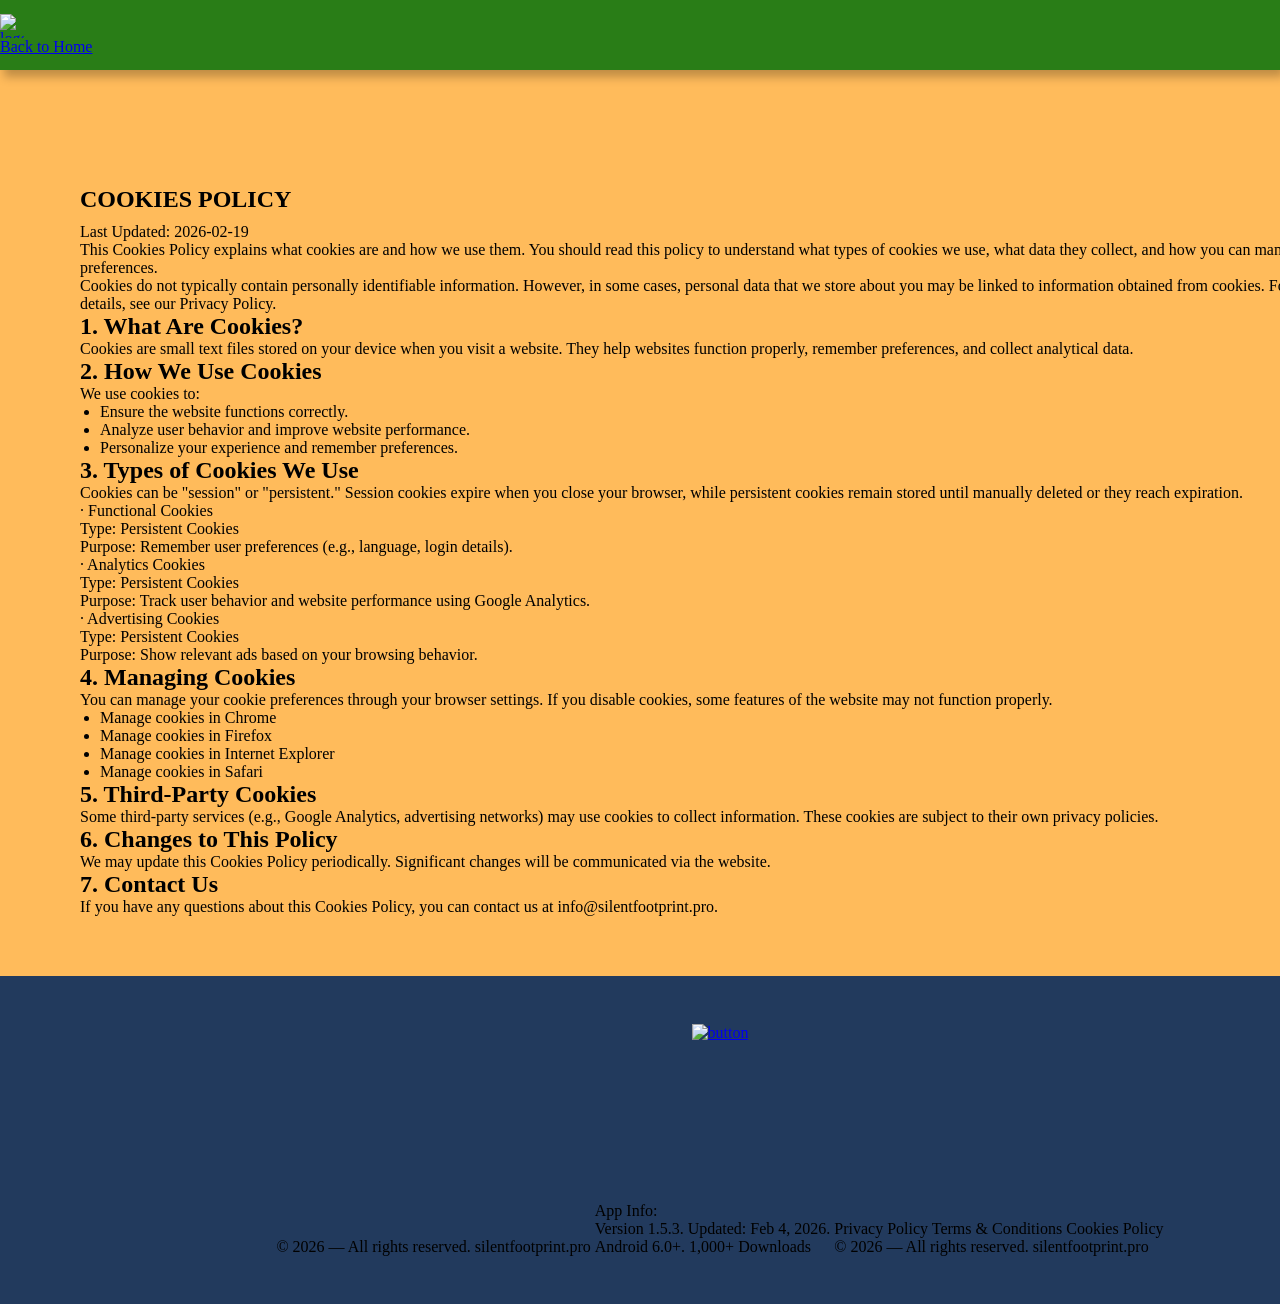
==== cookies.html @ 772ebb9e "1" ====
<!doctype html>
<html lang="en">
  <head>
    <meta charset="UTF-8" />
    <meta name="viewport" content="width=device-width, initial-scale=1.0" />

    <title>Cookies Policy</title>
    <link rel="icon" href="img/1.png" />

    <link rel="stylesheet" type="text/css" href="slick/slick.css" />
    <link rel="stylesheet" href="css/main.css" />
  </head>

  <body>
    <header class="class-header class-header-terms">
      <div class="class-header-background"></div>
      <nav class="class-navigation">
        <ul class="class-navigation-list-terms">
          <li class="class-navigation-item">
            <a href="/" class="class-header-terms-img">
              <img
                class=" "
                alt="logo"
                src="img/back.png"
                style="width: 24px; height: 24px"
              />Back to Home
            </a>
          </li>
        </ul>
      </nav>
    </header>

    <main>
      <section>
        <div class="class-policy-terms-container">
          <h1>Cookies Policy</h1>

          <p>Last Updated: 2026-02-19</p>

          <p>
            This Cookies Policy explains what cookies are and how we use them.
            You should read this policy to understand what types of cookies we
            use, what data they collect, and how you can manage your
            preferences. <br />
            Cookies do not typically contain personally identifiable
            information. However, in some cases, personal data that we store
            about you may be linked to information obtained from cookies. For
            more details, see our
            <a class="class-email-link" href="/policy.html">Privacy Policy</a>.
          </p>

          <h2>1. What Are Cookies?</h2>

          <p>
            Cookies are small text files stored on your device when you visit a
            website. They help websites function properly, remember preferences,
            and collect analytical data.
          </p>
          <h2>2. How We Use Cookies</h2>
          <p>We use cookies to:</p>
          <ul>
            <li>Ensure the website functions correctly.</li>
            <li>Analyze user behavior and improve website performance.</li>
            <li>Personalize your experience and remember preferences.</li>
          </ul>
          <h2>3. Types of Cookies We Use</h2>

          <p>
            Cookies can be "session" or "persistent." Session cookies expire
            when you close your browser, while persistent cookies remain stored
            until manually deleted or they reach expiration.
          </p>

          <p>· Functional Cookies</p>
          <p>Type: Persistent Cookies</p>
          <p>
            Purpose: Remember user preferences (e.g., language, login details).
          </p>

          <p>· Analytics Cookies</p>
          <p>Type: Persistent Cookies</p>
          <p>
            Purpose: Track user behavior and website performance using Google
            Analytics.
          </p>

          <p>· Advertising Cookies</p>
          <p>Type: Persistent Cookies</p>
          <p>Purpose: Show relevant ads based on your browsing behavior.</p>

          <h2>4. Managing Cookies</h2>
          <p>
            You can manage your cookie preferences through your browser
            settings. If you disable cookies, some features of the website may
            not function properly.
          </p>
          <ul>
            <li>
              <a
                class="class-email-link"
                href="https://support.google.com/accounts/answer/32050"
                target="_blank"
                rel=""
                >Manage cookies in Chrome
              </a>
            </li>

            <li>
              <a
                class="class-email-link"
                href="https://support.mozilla.org/en-US/kb/clear-cookies-and-site-data-firefox?redirectslug=delete-cookies-remove-info-websites-stored&redirectlocale=en-US"
                target="_blank"
                rel=""
              >
                Manage cookies in Firefox
              </a>
            </li>
            <li>
              <a
                class="class-email-link"
                href="https://support.microsoft.com/uk-ua/topic/%D0%B2%D0%B8%D0%B4%D0%B0%D0%BB%D0%B5%D0%BD%D0%BD%D1%8F-%D1%84%D0%B0%D0%B9%D0%BB%D1%96%D0%B2-cookie-%D0%B2-%D0%B1%D1%80%D0%B0%D1%83%D0%B7%D0%B5%D1%80%D1%96-internet-explorer-bca9446f-d873-78de-77ba-d42645fa52fc"
                target="_blank"
                rel=""
              >
                Manage cookies in Internet Explorer
              </a>
            </li>
            <li>
              <a
                class="class-email-link"
                href="https://support.apple.com/uk-ua/guide/safari/sfri11471/mac"
                target="_blank"
                rel=""
              >
                Manage cookies in Safari
              </a>
            </li>
          </ul>
          <h2>5. Third-Party Cookies</h2>
          <p>
            Some third-party services (e.g., Google Analytics, advertising
            networks) may use cookies to collect information. These cookies are
            subject to their own privacy policies.
          </p>
          <h2>6. Changes to This Policy</h2>
          <p>
            We may update this Cookies Policy periodically. Significant changes
            will be communicated via the website.
          </p>

          <h2>7. Contact Us</h2>
          <p>
            If you have any questions about this Cookies Policy, you can contact
            us at
            <a class="class-email-link" href="mailto:info@silentfootprint.pro"
              >info@silentfootprint.pro</a
            >.
          </p>
        </div>
      </section>
    </main>
    <footer class="class-footer" style="margin: auto; background: #223a5d">
      <div class="class-footer-container">
        <a href="#">
          <img
            class="class-footer-img"
            src="/img/Property 1=click.png"
            alt="button"
          />
        </a>
        <div class="class-footer-wrapper">
          <p class="class-footer-copyright class-footer-copyright-two">
            © 2026 — All rights reserved. silentfootprint.pro
          </p>
          <p class="class-footer-copyright">
            App Info: <br />
            Version 1.5.3. Updated: Feb 4, 2026. <br />
            Android 6.0+. 1,000+ Downloads
          </p>
          <div class="class-footer-wrapp">
            <div class="class-footer-wrap">
              <a class="class-footer-text" href="/policy.html">Privacy Policy</a>
              <a class="class-footer-text" href="/terms.html"
                >Terms & Conditions
              </a>
              <a class="class-footer-text" href="/cookies.html">Cookies Policy</a>
            </div>
            <p class="class-footer-copyright-one">
              © 2026 — All rights reserved. silentfootprint.pro
            </p>
          </div>
        </div>
      </div>
    </footer>
    <script src="js/mobile-menu.js"></script>
  </body>
</html>
---- css/main.css ----
@import url("https://fonts.googleapis.com/css2?family=Comme:wght@100..900&family=Lora:ital,wght@0,400..700;1,400..700&family=Viga&display=swap");

*,
*::before,
*::after {
  box-sizing: border-box;
}
html {
  scroll-behavior: smooth;
}

body {
  margin: 0;
  background: #ffbb5b;
  color: #000000;
}

h1,
h2,
h3,
h4,
h5,
h6,
p {
  margin: 0;
}

ul,
ol {
  margin: 0;
  padding: 0;
  list-style: none;
}
dl,
dt,
dd {
  margin: 0;
  padding: 0;
}
img {
  display: block;
  height: auto;
}
figure {
  margin: 0;
  padding: 0;
  border: 0;
}
.list {
  list-style: none;
}

button,
a {
  cursor: pointer;
}

.button:hover {
  scale: 120%;
}

.class-header.is-open .class-header-background {
  left: 0;
}
.class-header-button-wrapper {
  margin-left: auto;
}
.class-header-icon {
  display: none;
}

.class-header-icon-button {
  display: -webkit-box;
  display: -ms-flexbox;
  display: flex;
  background-color: transparent;
  border: none;
  border-radius: 50%;
}
.class-navigation-list.is-open {
  right: 0;
}
.class-header-icon-menu {
  display: block;
}

.class-header-icon-button.is-open .class-header-icon-menu {
  display: none;
}

.class-header-icon-button.is-open .class-header-icon-close {
  display: block;
}

.class-header {
  position: fixed;
  width: 100%;
  z-index: 5;
  transition: background-color 0.3s ease;
  background: transparent;
  display: flex;
  height: 64px;
  background: #297d17;
  box-shadow: 4px 7px 9px 0px #00000040;
}

.class-header-background {
  position: absolute;
  top: 0;
  right: 0;
  bottom: 0;
  left: 100%;
  z-index: -1;
  transition: left 0.3s ease;
  background: #297d17;
  box-shadow: 4px 7px 9px 0px #00000040;
}
.class-header.is-open .class-header-background {
  left: 0;
}
.class-header-button-wrapper {
  margin-right: auto;
  display: flex;
  align-items: center;
  justify-content: space-between;
}

.class-header-icon-menu {
  display: block;
}

.class-header-icon-button.is-open .class-header-icon-menu {
  display: none;
}

.class-header-icon-button.is-open .class-header-icon-close {
  display: block;
}

.class-navigation {
  display: -ms-flexbox;
  -webkit-box-orient: vertical;
  -webkit-box-direction: normal;
  -ms-flex-direction: column;
  flex-direction: column;
  -webkit-box-align: center;
  -ms-flex-align: center;
  align-items: center;
  -webkit-box-flex: 1;
  -ms-flex: 1;
  flex: 1;
  padding: 10px 12px;
  position: relative;
}

.class-navigation-list {
  display: flex;
  flex-direction: column;
  align-items: center;
  position: absolute;
  top: 100%;
  right: -100%;
  width: 100%;
  height: 557px;
  transition: 0.3s;
  z-index: 999;
  padding: 0px 32px;
  border-radius: 0px 0px 20px 20px;
  gap: 28px;
  background: #ffc16b;
}

.class-navigation-list.is-open {
  right: 0;
}

.class-navigation-link {
  transition: all 0.3s ease-in-out;
  text-decoration: none;
  color: #482600;
}

.class-navigation-link:hover,
.class-navigatioт-link:focus {
  color: #297d17;
}

.class-header.is-open {
  background-color: transparent;
}

.class-navigation-img {
  display: none;
}

@media screen and (min-width: 1200px) {
  .class-navigation-img {
    display: block;
  }
  .class-policy-terms-header-icon-menu {
    display: none;
  }
  .class-header-button-wrapper {
    display: none;
  }
  .class-header {
    width: 100%;
    height: 70px;
    padding: 0;
    display: flex;
    align-items: center;
    justify-content: center;
    z-index: 1000;
  }

  .class-header-icon-button {
    display: none;
  }
  .class-navigation {
    display: flex;
    flex-direction: row;
    flex: 1;
    padding: 0;
    width: 1440px;
    padding: 0 0px;
    margin: auto;
  }

  .class-navigation-list {
    background-color: transparent;
    flex-direction: row;
    display: flex;
    position: static;
    width: 1440px;
    margin: auto;
    padding-block: 0;
    flex: 1;
    gap: 13px;
    height: 0px;
    display: flex;
    justify-content: center;
    align-items: center;
    justify-content: center;
    padding: 0;
  }

  .class-navigation-link {
  }

  .class-navigation-link:hover,
  .class-navigation-link:focus {
  }

  .class-navigation-item-desk {
    display: none;
  }
}

.class-home {
  width: 375px;
  height: 742px;
  background-repeat: no-repeat;
  background-size: cover;
  background-position: center;
  background-image: url("/img/home");
  margin: auto;
}
.class-home-container {
  width: 375px;
  padding: 182px 16px 0px;
  margin: auto;
}

.class-home-container-top {
  display: flex;
  flex-direction: column;
  align-items: start;
}
.class-home-title-img {
}
.class-home-title {
  -webkit-text-stroke: 1px #ffffff;
  color: #482600;
}

.class-home-text {
}
.class-home-link {
  transition: all 0.3s ease-in-out;
}

.class-home-link:hover {
  transform: scale(1.1);
}

@media screen and (min-width: 1200px) {
  .class-home {
    width: 1440px;
    height: 784px;
    background-image: url("/img/home");
  }
  .class-home-container {
    width: 1440px;
    padding: 204px 0px 0px;
  }
  .class-home-container-top {
    display: flex;
    flex-direction: column;
    align-items: center;
    justify-content: center;
  }
  .class-home-title-img {
  }
  .class-home-title {
  }

  .class-home-text {
  }
}
.class-about {
  margin: auto;
  width: 375px;
  height: px;
  background-repeat: no-repeat;
  background-size: cover;
  background-position: center;
  background-image: url("/img");
}
.class-about-container {
  width: 375px;
  padding: 64px 16px 0px;
  margin: auto;
}
.class-about-title {
  -webkit-text-stroke: 1px#FFFFFF99;
  color: #297d17;
}
.class-about-text {
}

.class-about-text-bold {
}

@media screen and (min-width: 1200px) {
  .class-about {
    width: 1440px;
    height: px;
    background-image: url("/img");
  }
  .class-about-container {
    width: 1440px;
    padding: ;
  }
}
.class-why {
  margin: auto;
  width: 375px;
  height: px;
  background-repeat: no-repeat;
  background-size: cover;
  background-position: center;
  background-image: url("/img");
}

.class-why-container {
  width: 375px;
  margin: auto;
  padding: 0;
}
.class-why-list {
  padding-top: px;
  display: flex;
  flex-direction: column;
  gap: px;
}
.class-why-item {
  display: flex;
  gap: px;
  align-items: center;
}
.class-why-img {
}
.class-why-text-bold {
}
.class-why-text {
}

@media screen and (min-width: 1200px) {
  .class-why {
    width: 1440px;
    height: px;
    background-image: url("/img");
  }
  .class-why-container {
    width: 1440px;
    padding: ;
  }
}

.class-uniqueness {
  margin: auto;
  width: 375px;
  height: px;
  background-repeat: no-repeat;
  background-size: cover;
  background-position: center;
  background-image: url("/img");
}
.class-uniqueness-container {
  margin: auto;
  width: 375px;
  padding: 64px 16px 0;
}
.class-uniqueness-list {
  padding-top: px;
  display: flex;
  flex-direction: column;
  gap: px;
}
.class-uniqueness-item {
}
.class-uniqueness-img {
}
.class-uniqueness-text-bold {
}
.class-uniqueness-text {
}

@media screen and (min-width: 1200px) {
  .class-uniqueness {
    width: 1440px;
    height: px;
    background-image: url("/img");
  }
  .class-uniqueness-container {
    margin: auto;
    width: 1440px;
    padding: ;
  }
}
.class-how {
  margin: auto;
  width: 375px;
  height: px;
  background-repeat: no-repeat;
  background-size: cover;
  background-position: center;
  background-image: url("/img");
}
.class-how-container {
  margin: auto;
  width: 375px;
  padding: 64px 16px 0;
}
.class-how-list {
  padding-top: px;
  display: flex;
  flex-direction: column;
  gap: px;
}

.class-how-item {
}

.class-how-img {
  margin: auto;
}

.class-how-text-bold {
}

.class-how-text {
}

@media screen and (min-width: 1200px) {
  .class-how {
    width: 1440px;
    height: px;
    background-image: url("/img");
  }
  .class-how-container {
    margin: auto;
    width: 1440px;
    padding: ;
  }
}

.class-characters {
  margin: auto;
  width: 375px;
  height: px;
  background-repeat: no-repeat;
  background-size: cover;
  background-position: center;
  background-image: url("/img");
}
.class-characters-container {
  padding: 0px 16px;
  margin: auto;
  width: 375px;
}
.class-characters-list {
  display: flex;
  flex-direction: column;
  padding-top: px;
  gap: px;
}
.class-characters-item {
}
.class-characters-img {
}
.class-characters-text-bold {
}

.class-characters-text {
}

@media screen and (min-width: 1200px) {
  .class-characters {
    width: 1440px;
    height: px;
    background-image: url("/img");
  }
  .class-characters-container {
    padding: px;
    margin: auto;
    width: 1440px;
  }
}

.class-reviews {
  margin: auto;
  width: 375px;
  height: px;
  background-repeat: no-repeat;
  background-size: cover;
  background-position: top;
  background-image: url("/img");
}
.class-reviews-container {
  margin: auto;
  padding: 0px 16px 0;
  width: 375px;
}
.class-reviews-list {
  padding: 0;
}

.class-reviews-item {
  margin: 0 5px;
}

.class-reviews-item-top {
  display: flex;
  gap: px;
  align-items: center;
}
.class-reviews-img {
}
.class-reviews-text-bold {
}

.class-reviews-text {
}

@media screen and (min-width: 1200px) {
  .class-reviews {
    width: 1440px;
    height: px;
    background-image: url("/img");
  }
  .class-reviews-container {
    margin: auto;
    padding: ;
    width: 1440px;
  }
}

.class-faq {
  margin: auto;
  width: 375px;
  height: px;
  background-repeat: no-repeat;
  background-size: cover;
  background-position: bottom;
  background-image: url("/img");
}
.class-faq-container {
  padding: 0px 16px 0px;
  width: 375px;
  margin: auto;
}
.class-faq-list {
  padding-top: px;
  display: flex;
  flex-direction: column;
  gap: px;
}

.class-faq-item {
}

.class-faq-question {
  display: flex;
  justify-content: space-between;
  align-items: center;
}

.class-faq-answer {
}
.class-toggle-button {
  background: none;
  border: none;
  cursor: pointer;
}

.class-toggle-button img {
  transition: transform 0.3s ease;
}
.class-faq-answer {
  max-height: 0;
  overflow: hidden;
  transition: max-height 0.4s ease, opacity 0.4s ease;
  opacity: 0;
}

.class-faq-answer.open {
  max-height: 200px;
  opacity: 1;
  padding-top: 16px;
}

.class-toggle-button img.rotated {
  transform: rotate(180deg);
}
@media screen and (min-width: 1200px) {
  .class-faq {
    width: 1440px;
    height: px;
    background-image: url("/img");
  }
  .class-faq-container {
    padding: ;
    width: 1440px;
    margin: auto;
  }
}
.class-gallery {
  margin: auto;
  width: 375px;
  height: px;
  background-repeat: no-repeat;
  background-size: cover;
  background-position: center;
  background-image: url("/img");
}
.class-gallery-container {
  width: 375px;
  margin: auto;
  padding: px;
}
.class-gallery-list {
  width: auto;
  padding-top: 65px;
  margin: auto;
}

.class-gallery-item {
  width: 343px;
  height: 610px;
  overflow: hidden;
  position: relative;
  margin: 0 10px;
}

.class-gallery-image {
  width: 100%;
  height: 100%;
  object-fit: cover;
  object-position: center;
}
.class-gallery-button-container {
  display: none;
}
@media screen and (min-width: 1200px) {
  .class-gallery-button-container {
    display: flex;
    align-items: center;
    justify-content: center;
    gap: 32px;
  }

  .class-gallery-button {
    background-color: transparent;
    border: none;
    padding: 0;
    -webkit-transition: scale 0.3s ease;
    transition: scale 0.3s ease;
  }
  .class-gallery-button-icon {
  }
  .class-gallery-button:hover {
    scale: 120%;
  }

  .class-gallery {
    width: 1440px;
    height: px;
    background-image: url("/img");
  }
  .class-gallery-container {
    width: 1440px;
    margin: auto;
    padding: px;
  }
  .class-gallery-item {
    width: 406px;
    height: 721.78px;
    margin: 0 10px;
  }

  .class-gallery-list {
  }
}

.class-features {
  margin: auto;
  width: 375px;
  height: px;
  background-image: url("/img");
}
.class-features-container {
  width: 375px;
  margin: auto;
  padding: 64px 16px 89px;
}
.class-features-list {
  padding-top: px;
  display: flex;
  flex-direction: column;
  gap: px;
}

.class-features-item {
}

.class-features-img {
}

.class-features-text-bold {
}

.class-features-text {
}

@media screen and (min-width: 1200px) {
  .class-features {
    width: 1440px;
    height: px;
    background-image: url("/img");
  }
  .class-features-container {
    width: 1440px;
    margin: auto;
    padding: px;
  }
}

.class-policy-terms-container {
  padding: 124px 16px 40px;
  width: 375px;
  margin: auto;
}

.class-policy-terms-container h1 {
  text-transform: uppercase;
  margin-bottom: 10px;
}
.class-policy-terms-container h2 {
  margin-bottom: ;
}
.class-policy-terms-container ul {
  list-style-type: disc;
  margin-left: 20px;
  margin-bottom: ;
}
.class-policy-terms-container p {
  margin-bottom: ;
}
.class-email-link {
  color: inherit;
  text-decoration: none;
}
@media screen and (min-width: 1200px) {
  .class-policy-terms-container {
    padding: 186px 80px 60px;
    width: 1440px;
  }
  .class-policy-terms-container h1 {
  }
  .class-policy-terms-container h2 {
  }
  .class-policy-terms-container p {
  }
}

.class-footer-container {
  width: 375px;
  padding: ;
  margin: auto;
  display: flex;
  flex-direction: column;
  justify-content: center;
  align-items: center;
  gap: 25px;
}

.class-footer-wrapper {
  display: flex;
  flex-direction: row;
  align-items: center;
  gap: 4px;
}

.class-footer-text {
  text-decoration: none;
  color: inherit;
}

.class-footer-copyright {
}

@media screen and (min-width: 1200px) {
  .class-footer-container {
    width: 1440px;
    padding: 48px 199px;
    display: flex;
    flex-direction: ;
    justify-content: end;
    align-items: center;
    gap: 160px;
  }

  .class-footer-wrapper {
    display: flex;
    flex-direction: row;
    justify-content: end;
    align-items: end;
    gap: 4px;
  }

  .class-footer-text {
  }

  .class-footer-copyright {
  }
}

.class-cookie-popup {
  position: fixed;
  bottom: 10px;
  width: 375px;
  padding: 30px;
  border-radius: 20px;
  background: rgba(255, 255, 255, 1);
  border: 1px solid rgba(149, 49, 133, 1);
  box-shadow: 0px 14px 42px 0px rgba(8, 15, 52, 0.06);
  z-index: 1000;
  display: none;
}

.class-cookie-popup-text-two {
  color: rgba(87, 78, 68, 1);
}

.class-cookie-button-container {
  padding: 30px 0 0;
  margin: auto;
  display: flex;
  flex-direction: row;
  align-items: center;
  justify-content: center;
  gap: 20px;
}

.class-cookie-button {
  border: none;
  background-color: transparent;
}

#accept-cookies {
}

.class-close-popup {
  position: absolute;
  top: 10px;
  right: 10px;
  font-size: 20px;
  cursor: pointer;
}

@media screen and (min-width: 1200px) {
  .class-cookie-popup-container {
    display: flex;
    align-items: center;
    justify-content: center;
  }

  .class-cookie-popup-text-two {
    font-family: Raleway;
    font-size: 18px;
    font-weight: 400;
    line-height: 30px;
    text-align: left;
    text-underline-position: from-font;
    text-decoration-skip-ink: none;
    width: 648px;
  }

  .class-cookie-button-container {
    padding: 0;
    margin: auto;
    display: flex;
    flex-direction: row;
    gap: 40px;
  }

  .class-cookie-popup {
    position: fixed;
    bottom: 10px;
    width: 1440px;
    padding: 32px;
    display: none;
  }
}
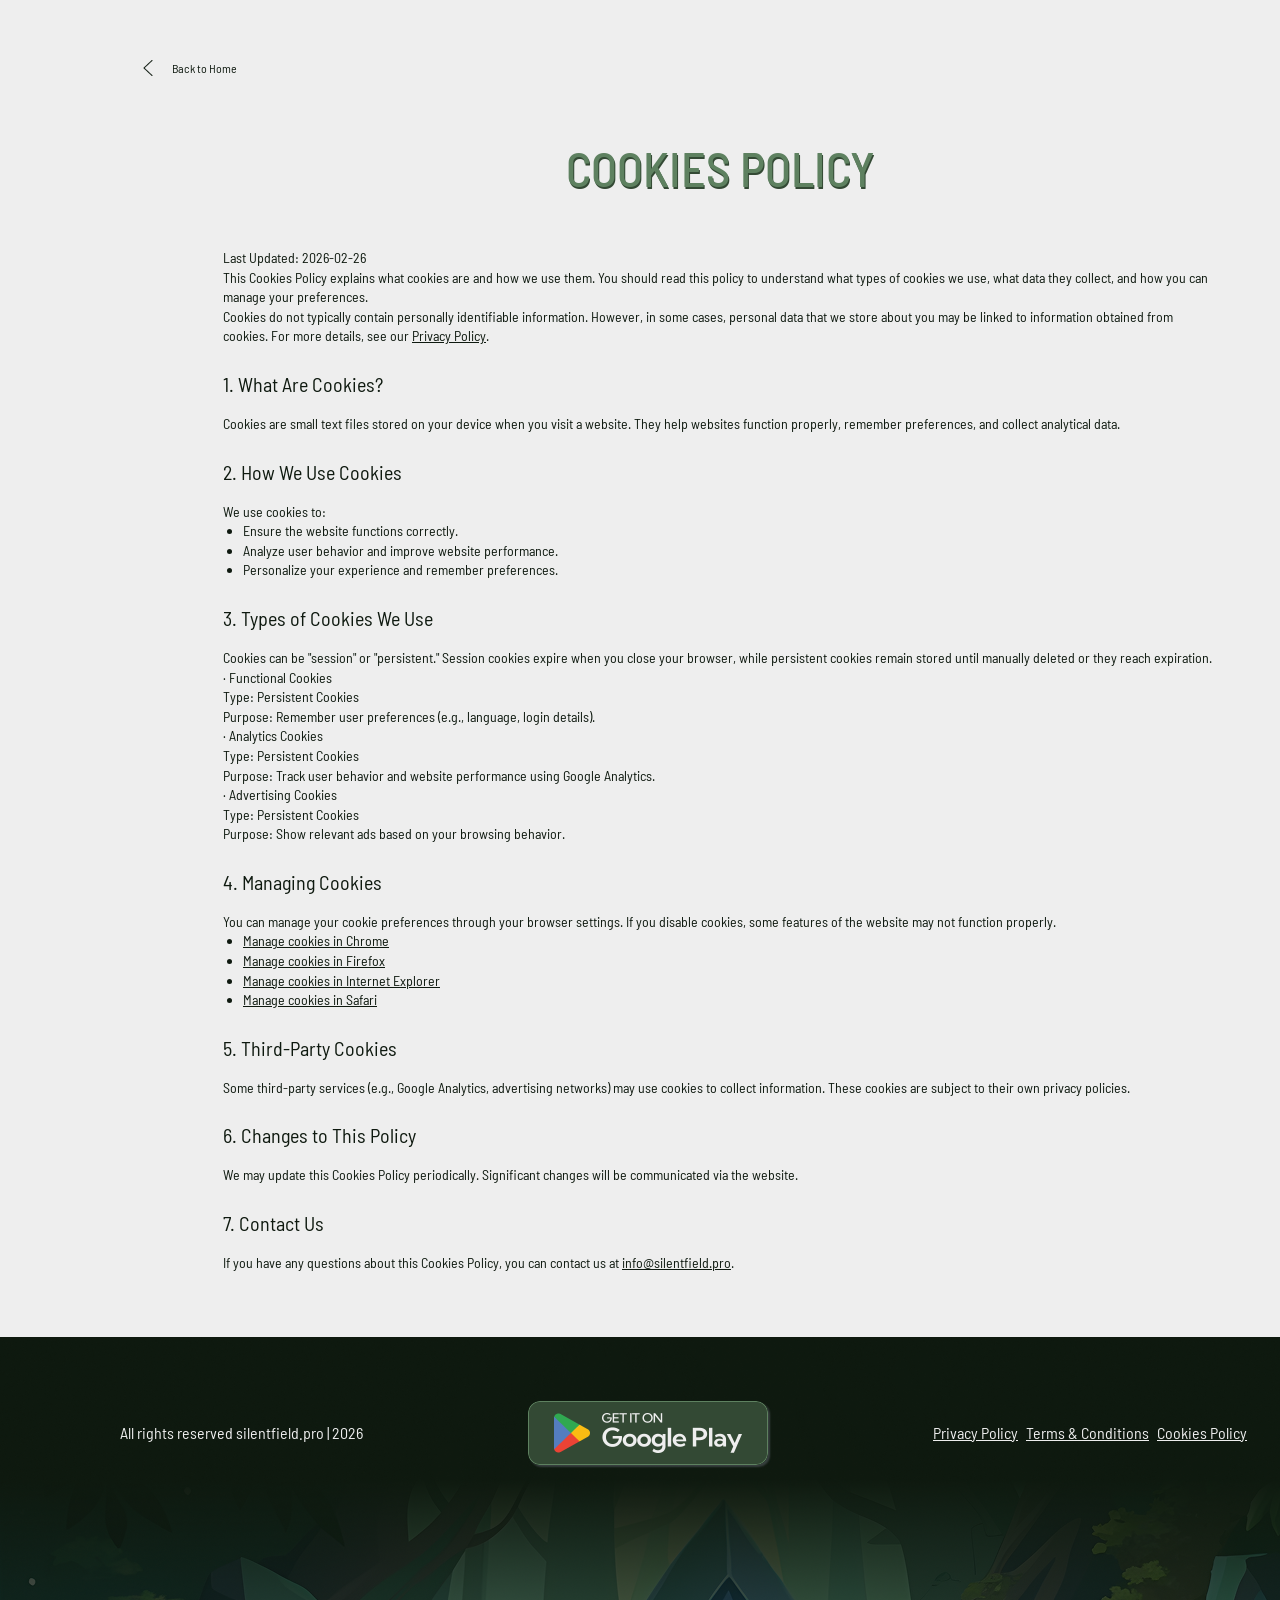
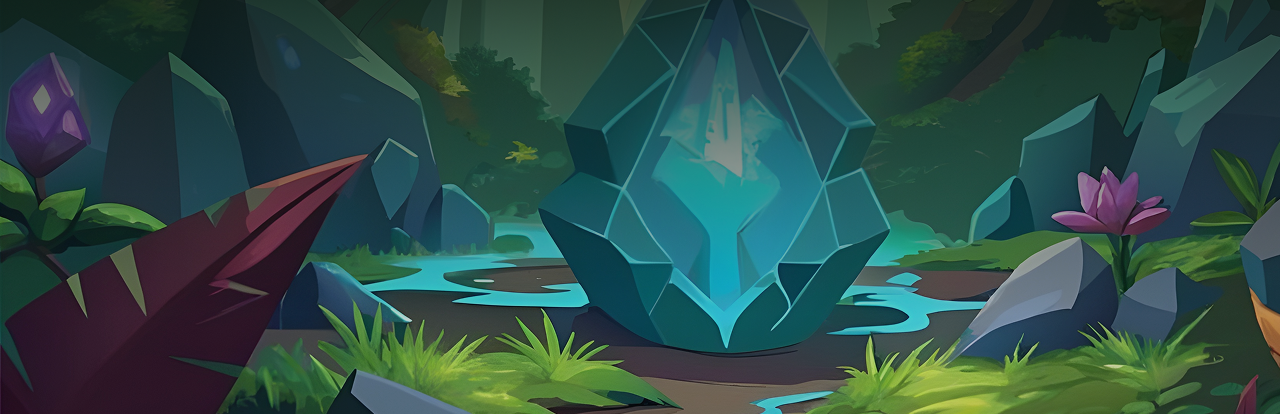
==== commit bbabff88: "2" ====
--- a/cookies.html
+++ b/cookies.html
@@ -5,7 +5,7 @@
     <meta name="viewport" content="width=device-width, initial-scale=1.0" />
 
     <title>Cookies Policy</title>
-    <link rel="icon" href="img/1.png" />
+    <link rel="icon" href="img/fav_500.png" />
 
     <link rel="stylesheet" type="text/css" href="slick/slick.css" />
     <link rel="stylesheet" href="css/main.css" />
@@ -16,7 +16,7 @@
       <div class="class-header-background"></div>
       <nav class="class-navigation">
         <ul class="class-navigation-list-terms">
-          <li class="class-navigation-item">
+          <li class="class-navigation-item-terms">
             <a href="/" class="class-header-terms-img">
               <img
                 class=" "
@@ -31,11 +31,11 @@
     </header>
 
     <main>
-      <section>
+      <section class="class-policy-terms">
         <div class="class-policy-terms-container">
           <h1>Cookies Policy</h1>
 
-          <p>Last Updated: 2026-02-19</p>
+          <p>Last Updated: 2026-02-26</p>
 
           <p>
             This Cookies Policy explains what cookies are and how we use them.
@@ -152,44 +152,31 @@
           <p>
             If you have any questions about this Cookies Policy, you can contact
             us at
-            <a class="class-email-link" href="mailto:info@silentfootprint.pro"
-              >info@silentfootprint.pro</a
+            <a class="class-email-link" href="mailto:info@silentfield.pro"
+              >info@silentfield.pro</a
             >.
           </p>
         </div>
       </section>
     </main>
-    <footer class="class-footer" style="margin: auto; background: #223a5d">
+    <footer class="class-footer" style="margin: auto; background: #0e190f">
       <div class="class-footer-container">
+        <p class="class-footer-copyright-two class-footer-copyright">
+          All rights reserved silentfield.pro | 2026
+        </p>
         <a href="#">
-          <img
-            class="class-footer-img"
-            src="/img/Property 1=click.png"
-            alt="button"
-          />
+          <img class="class-footer-img" src="/img/1.png" alt="button" />
         </a>
         <div class="class-footer-wrapper">
-          <p class="class-footer-copyright class-footer-copyright-two">
-            © 2026 — All rights reserved. silentfootprint.pro
-          </p>
-          <p class="class-footer-copyright">
-            App Info: <br />
-            Version 1.5.3. Updated: Feb 4, 2026. <br />
-            Android 6.0+. 1,000+ Downloads
-          </p>
-          <div class="class-footer-wrapp">
-            <div class="class-footer-wrap">
-              <a class="class-footer-text" href="/policy.html">Privacy Policy</a>
-              <a class="class-footer-text" href="/terms.html"
-                >Terms & Conditions
-              </a>
-              <a class="class-footer-text" href="/cookies.html">Cookies Policy</a>
-            </div>
-            <p class="class-footer-copyright-one">
-              © 2026 — All rights reserved. silentfootprint.pro
-            </p>
-          </div>
+          <a class="class-footer-text" href="/policy.html">Privacy Policy</a>
+          <a class="class-footer-text" href="/terms.html"
+            >Terms & Conditions
+          </a>
+          <a class="class-footer-text" href="/cookies.html">Cookies Policy</a>
         </div>
+        <p class="class-footer-copyright-one class-footer-copyright">
+          All rights reserved silentfield.pro | 2026
+        </p>
       </div>
     </footer>
     <script src="js/mobile-menu.js"></script>
--- a/css/main.css
+++ b/css/main.css
@@ -1,4 +1,4 @@
-@import url("https://fonts.googleapis.com/css2?family=Comme:wght@100..900&family=Lora:ital,wght@0,400..700;1,400..700&family=Viga&display=swap");
+@import url("https://fonts.googleapis.com/css2?family=Barlow+Semi+Condensed:ital,wght@0,100;0,200;0,300;0,400;0,500;0,600;0,700;0,800;0,900;1,100;1,200;1,300;1,400;1,500;1,600;1,700;1,800;1,900&display=swap");
 
 *,
 *::before,
@@ -11,8 +11,8 @@
 
 body {
   margin: 0;
-  background: #ffbb5b;
-  color: #000000;
+  background: #1d2b1e;
+  color: #eeeeee;
 }
 
 h1,
@@ -101,7 +101,6 @@
   display: flex;
   height: 64px;
   background: #297d17;
-  box-shadow: 4px 7px 9px 0px #00000040;
 }
 
 .class-header-background {
@@ -113,7 +112,6 @@
   z-index: -1;
   transition: left 0.3s ease;
   background: #297d17;
-  box-shadow: 4px 7px 9px 0px #00000040;
 }
 .class-header.is-open .class-header-background {
   left: 0;
@@ -192,7 +190,29 @@
 .class-navigation-img {
   display: none;
 }
-
+.class-header-terms {
+  height: 56px;
+  background-color: transparent;
+}
+
+.class-header-terms-img {
+  display: flex;
+  flex-direction: row;
+  align-items: center;
+  gap: 12px;
+  padding-top: 32px;
+  padding-left: 16px;
+  font-family: Barlow Semi Condensed;
+  font-weight: 400;
+  font-style: Regular;
+  font-size: 12px;
+  leading-trim: NONE;
+  line-height: 150%;
+  letter-spacing: 0%;
+  text-align: center;
+  text-decoration: none;
+  color: #0e190f;
+}
 @media screen and (min-width: 1200px) {
   .class-navigation-img {
     display: block;
@@ -254,67 +274,201 @@
   .class-navigation-item-desk {
     display: none;
   }
+  .class-header-terms {
+    height: 80px;
+    background-color: transparent;
+  }
+
+  .class-header-terms-img {
+    display: flex;
+    flex-direction: row;
+    align-items: center;
+    gap: 12px;
+    padding-top: 56px;
+    padding-left: 136px;
+  }
 }
 
 .class-home {
-  width: 375px;
-  height: 742px;
+  background: #0e190f;
+}
+.class-home-container {
+  width: 375px;
+  height: 812px;
   background-repeat: no-repeat;
   background-size: cover;
   background-position: center;
-  background-image: url("/img/home");
-  margin: auto;
-}
-.class-home-container {
-  width: 375px;
-  padding: 182px 16px 0px;
-  margin: auto;
-}
-
-.class-home-container-top {
+  background-image: url("/img/home/1.\ Home\ mob.png");
+  margin: auto;
+  padding: 84px 16px 0px;
+  margin: auto;
+}
+
+.class-home-div {
   display: flex;
   flex-direction: column;
-  align-items: start;
-}
-.class-home-title-img {
-}
+  gap: 24px;
+}
+
 .class-home-title {
-  -webkit-text-stroke: 1px #ffffff;
-  color: #482600;
+  font-family: Barlow Semi Condensed;
+  font-weight: 500;
+  font-style: Medium;
+  font-size: 40px;
+  leading-trim: NONE;
+  line-height: 130%;
+  letter-spacing: -1%;
+  text-align: center;
+  text-transform: uppercase;
+  color: #b9d4ba;
+  text-shadow: 1px 2px 0px #5e8160;
 }
 
 .class-home-text {
-}
-.class-home-link {
+  font-family: Barlow Semi Condensed;
+  font-weight: 300;
+  font-style: Light;
+  font-size: 14px;
+  leading-trim: NONE;
+  line-height: 150%;
+  letter-spacing: 0%;
+  text-align: center;
+  padding: 32px 4px 0;
+}
+.class-home-list {
+  justify-content: center;
+  display: flex;
+  gap: 7px;
+}
+.class-home-item {
+  width: 80px;
+  display: flex;
+  flex-direction: column;
+  gap: 8px;
+  align-items: center;
+  font-family: Barlow Semi Condensed;
+  font-weight: 400;
+  font-style: Regular;
+  font-size: 10px;
+  leading-trim: NONE;
+  line-height: 150%;
+  letter-spacing: 0%;
+  text-align: center;
+  text-transform: lowercase;
+}
+.class-home-img {
+  width: 24px;
+}
+.class-home-div-two {
+  gap: 16px;
+}
+.class-home-image {
+  box-shadow: 2px 2px 2px 0px #999cae4d;
+  width: 240px;
+  margin: auto;
+  border-radius: 12px;
+  border-width: 1px;
+  margin-top: 40px;
   transition: all 0.3s ease-in-out;
 }
 
-.class-home-link:hover {
+.class-home-image:hover {
   transform: scale(1.1);
-}
-
-@media screen and (min-width: 1200px) {
-  .class-home {
-    width: 1440px;
-    height: 784px;
-    background-image: url("/img/home");
-  }
+  box-shadow: 0px 0px 14px 4px #1d2b1e inset;
+}
+.class-home-text-two {
+  font-family: Barlow Semi Condensed;
+  font-weight: 400;
+  font-style: Regular;
+  font-size: 10px;
+  leading-trim: NONE;
+  line-height: 150%;
+  letter-spacing: 0%;
+  text-align: center;
+}
+@media screen and (min-width: 1200px) {
   .class-home-container {
     width: 1440px;
-    padding: 204px 0px 0px;
-  }
-  .class-home-container-top {
+    height: 808px;
+    background-repeat: no-repeat;
+    background-size: cover;
+    background-position: center;
+    background-image: url("/img/home/1.\ HOME.png");
+    margin: auto;
+    padding: 144px 120px 120px 704px;
+    margin: auto;
+  }
+
+  .class-home-div {
+    display: flex;
+    flex-direction: row;
+    gap: 32px;
+    align-items: center;
+    margin-top: 48px;
+  }
+
+  .class-home-title {
+    font-family: Barlow Semi Condensed;
+    font-weight: 500;
+    font-style: Medium;
+    font-size: 64px;
+    leading-trim: NONE;
+    line-height: 150%;
+    letter-spacing: 0%;
+    text-transform: uppercase;
+    text-align: left;
+  }
+
+  .class-home-text {
+    font-family: Barlow Semi Condensed;
+    font-weight: 300;
+    font-style: Light;
+    font-size: 16px;
+    leading-trim: NONE;
+    line-height: 150%;
+    letter-spacing: 0%;
+    width: 372px;
+    text-align: left;
+
+    padding: 0;
+  }
+  .class-home-list {
+    justify-content: start;
     display: flex;
     flex-direction: column;
+    gap: 16px;
+  }
+  .class-home-item {
+    width: 212px;
+
+    display: flex;
+    flex-direction: row;
+    gap: 12px;
     align-items: center;
-    justify-content: center;
-  }
-  .class-home-title-img {
-  }
-  .class-home-title {
-  }
-
-  .class-home-text {
+    font-family: Barlow Semi Condensed;
+    font-weight: 400;
+    font-style: Regular;
+    font-size: 12px;
+    leading-trim: NONE;
+    line-height: 150%;
+    letter-spacing: 0%;
+    text-transform: lowercase;
+  }
+
+  .class-home-div-two {
+    gap: 148px;
+    align-items: end;
+    height: 64px;
+  }
+
+  .class-home-text-two {
+    font-family: Barlow Semi Condensed;
+    font-weight: 400;
+    font-style: Regular;
+    font-size: 12px;
+    leading-trim: NONE;
+    line-height: 150%;
+    letter-spacing: 0%;
   }
 }
 .class-about {
@@ -349,7 +503,7 @@
   }
   .class-about-container {
     width: 1440px;
-    padding: ;
+    padding:;
   }
 }
 .class-why {
@@ -393,7 +547,7 @@
   }
   .class-why-container {
     width: 1440px;
-    padding: ;
+    padding:;
   }
 }
 
@@ -435,7 +589,7 @@
   .class-uniqueness-container {
     margin: auto;
     width: 1440px;
-    padding: ;
+    padding:;
   }
 }
 .class-how {
@@ -481,7 +635,7 @@
   .class-how-container {
     margin: auto;
     width: 1440px;
-    padding: ;
+    padding:;
   }
 }
 
@@ -571,7 +725,7 @@
   }
   .class-reviews-container {
     margin: auto;
-    padding: ;
+    padding:;
     width: 1440px;
   }
 }
@@ -620,7 +774,9 @@
 .class-faq-answer {
   max-height: 0;
   overflow: hidden;
-  transition: max-height 0.4s ease, opacity 0.4s ease;
+  transition:
+    max-height 0.4s ease,
+    opacity 0.4s ease;
   opacity: 0;
 }
 
@@ -640,7 +796,7 @@
     background-image: url("/img");
   }
   .class-faq-container {
-    padding: ;
+    padding:;
     width: 1440px;
     margin: auto;
   }
@@ -765,94 +921,193 @@
     padding: px;
   }
 }
-
+.class-policy-terms {
+  background: #eeeeee;
+}
 .class-policy-terms-container {
-  padding: 124px 16px 40px;
-  width: 375px;
-  margin: auto;
+  padding: 112px 16px 64px;
+  width: 375px;
+  margin: auto;
+  background: #eeeeee;
+  color: #0e190f;
+  font-family: Barlow Semi Condensed;
+  font-weight: 400;
+  font-style: Regular;
+  font-size: 14px;
+  leading-trim: NONE;
+  line-height: 140%;
+  letter-spacing: 0%;
 }
 
 .class-policy-terms-container h1 {
   text-transform: uppercase;
-  margin-bottom: 10px;
+  margin-bottom: 48px;
+  font-family: Barlow Semi Condensed;
+  font-weight: 500;
+  font-style: Medium;
+  font-size: 32px;
+  leading-trim: NONE;
+  line-height: 100%;
+  letter-spacing: 0%;
+  text-align: center;
+  text-transform: uppercase;
+  color: #5e8160;
+  text-shadow: 1px 2px 0px #334934;
 }
 .class-policy-terms-container h2 {
-  margin-bottom: ;
+  margin: 24px 0 16px;
+  font-family: Barlow Semi Condensed;
+  font-weight: 400;
+  font-style: Regular;
+  font-size: 20px;
+  leading-trim: NONE;
+  line-height: 140%;
+  letter-spacing: 0%;
 }
 .class-policy-terms-container ul {
   list-style-type: disc;
   margin-left: 20px;
-  margin-bottom: ;
-}
-.class-policy-terms-container p {
-  margin-bottom: ;
-}
+}
+
 .class-email-link {
   color: inherit;
-  text-decoration: none;
 }
 @media screen and (min-width: 1200px) {
   .class-policy-terms-container {
-    padding: 186px 80px 60px;
+    padding: 144px 223px 64px;
     width: 1440px;
   }
   .class-policy-terms-container h1 {
-  }
-  .class-policy-terms-container h2 {
-  }
-  .class-policy-terms-container p {
+    font-family: Barlow Semi Condensed;
+    font-weight: 500;
+    font-style: Medium;
+    font-size: 48px;
+    leading-trim: NONE;
+    line-height: 100%;
+    letter-spacing: 0%;
+    text-align: center;
+    text-transform: uppercase;
+    margin-bottom: 56px;
   }
 }
 
 .class-footer-container {
   width: 375px;
-  padding: ;
+  padding: 64px 16px 0;
   margin: auto;
   display: flex;
   flex-direction: column;
-  justify-content: center;
+
   align-items: center;
-  gap: 25px;
+  gap: 32px;
+  margin: auto;
+  width: 375px;
+  height: 469px;
+  background-repeat: no-repeat;
+  background-size: cover;
+  background-position: center;
+  background-image: url("/img/_footer_mob.png");
 }
 
 .class-footer-wrapper {
   display: flex;
   flex-direction: row;
   align-items: center;
-  gap: 4px;
+  gap: 34px;
 }
 
 .class-footer-text {
   text-decoration: none;
   color: inherit;
+  font-family: Barlow Semi Condensed;
+  font-weight: 400;
+  font-style: Regular;
+  font-size: 14px;
+  leading-trim: NONE;
+  line-height: 150%;
+  letter-spacing: 0%;
+  text-decoration: underline;
+  text-decoration-style: solid;
+  text-decoration-offset: 0%;
+  text-decoration-thickness: 0%;
+  text-decoration-skip-ink: auto;
 }
 
 .class-footer-copyright {
-}
-
+  font-family: Barlow Semi Condensed;
+  font-weight: 400;
+  font-style: Regular;
+  font-size: 14px;
+  leading-trim: NONE;
+  line-height: 150%;
+  letter-spacing: 0%;
+  text-align: center;
+}
+.class-footer-copyright-two {
+  display: none;
+}
+.class-footer-img {
+  width: 240px;
+  box-shadow: 2px 2px 2px 0px #999cae4d;
+  transition: all 0.3s ease-in-out;
+  border-radius: 12px;
+}
+
+.class-footer-img:hover {
+  transform: scale(1.1);
+  box-shadow: 0px 0px 14px 4px #1d2b1e inset;
+}
 @media screen and (min-width: 1200px) {
   .class-footer-container {
-    width: 1440px;
-    padding: 48px 199px;
-    display: flex;
-    flex-direction: ;
-    justify-content: end;
+    padding: 64px 120px 549px;
+    margin: auto;
+    display: flex;
+    flex-direction: row;
+
+    gap: 165px;
+    margin: auto;
+    width: 1440px;
+    height: 677px;
+
+    background-image: url("/img/_footer_dskt.png");
+  }
+
+  .class-footer-wrapper {
+    display: flex;
+    flex-direction: row;
     align-items: center;
-    gap: 160px;
-  }
-
-  .class-footer-wrapper {
-    display: flex;
-    flex-direction: row;
-    justify-content: end;
-    align-items: end;
-    gap: 4px;
+    gap: 8px;
   }
 
   .class-footer-text {
+    font-family: Barlow Semi Condensed;
+    font-weight: 400;
+    font-style: Regular;
+    font-size: 16px;
+    leading-trim: NONE;
+    line-height: 150%;
+    letter-spacing: 0%;
+    text-decoration: underline;
+    text-decoration-style: solid;
+    text-decoration-offset: 0%;
+    text-decoration-thickness: 0%;
+    text-decoration-skip-ink: auto;
   }
 
   .class-footer-copyright {
+    font-family: Barlow Semi Condensed;
+    font-weight: 400;
+    font-style: Regular;
+    font-size: 16px;
+    leading-trim: NONE;
+    line-height: 150%;
+    letter-spacing: 8%;
+  }
+  .class-footer-copyright-two {
+    display: flex;
+  }
+  .class-footer-copyright-one {
+    display: none;
   }
 }
 
@@ -860,35 +1115,58 @@
   position: fixed;
   bottom: 10px;
   width: 375px;
-  padding: 30px;
-  border-radius: 20px;
-  background: rgba(255, 255, 255, 1);
-  border: 1px solid rgba(149, 49, 133, 1);
-  box-shadow: 0px 14px 42px 0px rgba(8, 15, 52, 0.06);
+  padding: 64px 26px;
+  background: #0e190f;
   z-index: 1000;
   display: none;
 }
 
 .class-cookie-popup-text-two {
-  color: rgba(87, 78, 68, 1);
+  font-family: Barlow Semi Condensed;
+  font-weight: 400;
+  font-style: Regular;
+  font-size: 14px;
+  leading-trim: NONE;
+  line-height: 150%;
+  letter-spacing: 0%;
+  text-align: center;
 }
 
 .class-cookie-button-container {
-  padding: 30px 0 0;
+  padding: 32px 0 0;
   margin: auto;
   display: flex;
   flex-direction: row;
   align-items: center;
   justify-content: center;
-  gap: 20px;
+  gap: 40px;
 }
 
 .class-cookie-button {
   border: none;
   background-color: transparent;
+  border-bottom: 1px solid #eeeeee;
+  font-family: Barlow Semi Condensed;
+  font-weight: 400;
+  font-style: Regular;
+  font-size: 12px;
+  leading-trim: NONE;
+  line-height: 150%;
+  letter-spacing: 0%;
+  text-align: center;
+  color: #eeeeee;
+  text-transform: uppercase;
+  padding-top: 8px;
+  padding-right: 10px;
+  padding-bottom: 8px;
+  padding-left: 10px;
 }
 
 #accept-cookies {
+  box-shadow: 0px 4px 4px 0px #00000040;
+  background: #eeeeee;
+  color: #0e190f;
+  border-radius: 4px;
 }
 
 .class-close-popup {
@@ -903,18 +1181,21 @@
   .class-cookie-popup-container {
     display: flex;
     align-items: center;
-    justify-content: center;
+    justify-content: space-between;
+    gap: 64px;
   }
 
   .class-cookie-popup-text-two {
-    font-family: Raleway;
-    font-size: 18px;
+    font-family: Barlow Semi Condensed;
     font-weight: 400;
-    line-height: 30px;
-    text-align: left;
-    text-underline-position: from-font;
-    text-decoration-skip-ink: none;
-    width: 648px;
+    font-style: Regular;
+    font-size: 14px;
+    leading-trim: NONE;
+    line-height: 150%;
+    letter-spacing: 0%;
+    text-align: center;
+
+    width: 632px;
   }
 
   .class-cookie-button-container {
@@ -922,14 +1203,14 @@
     margin: auto;
     display: flex;
     flex-direction: row;
-    gap: 40px;
+    gap: 32px;
   }
 
   .class-cookie-popup {
     position: fixed;
     bottom: 10px;
     width: 1440px;
-    padding: 32px;
+    padding: 80px 253px;
     display: none;
   }
 }
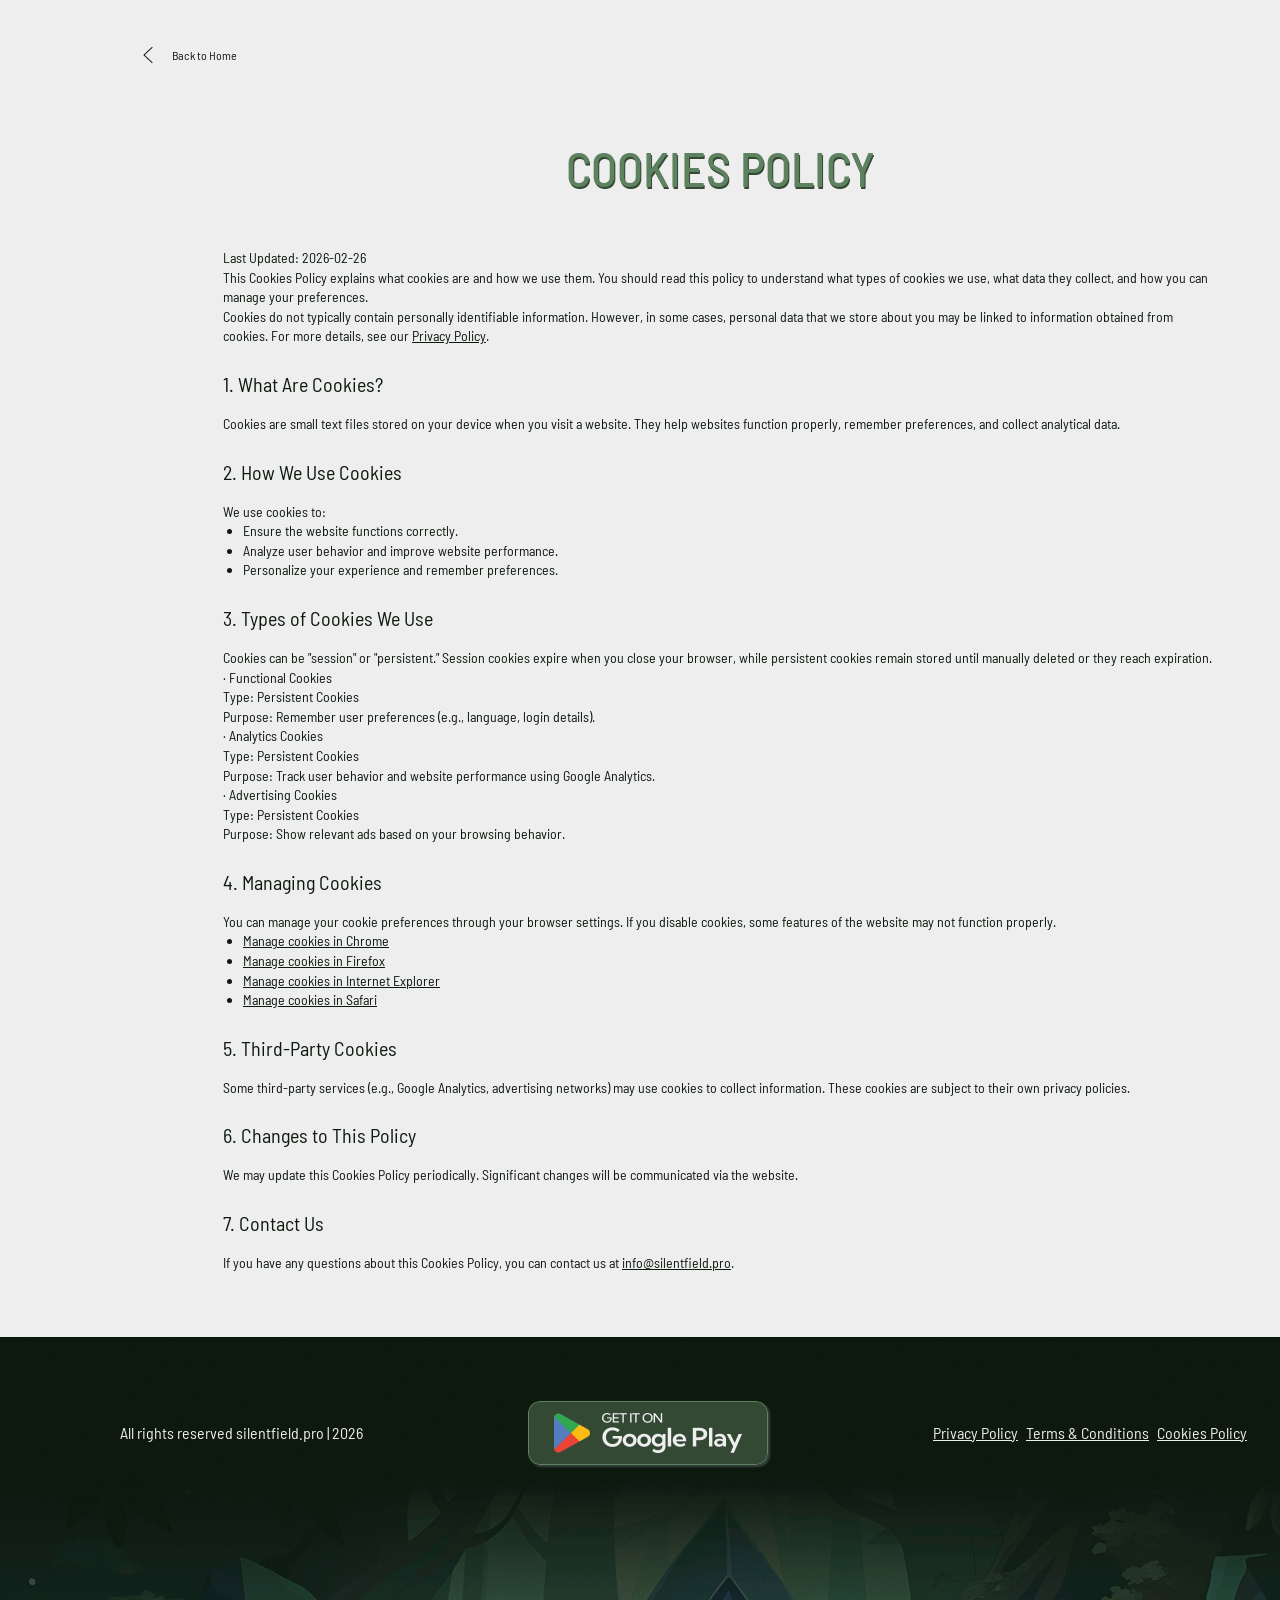
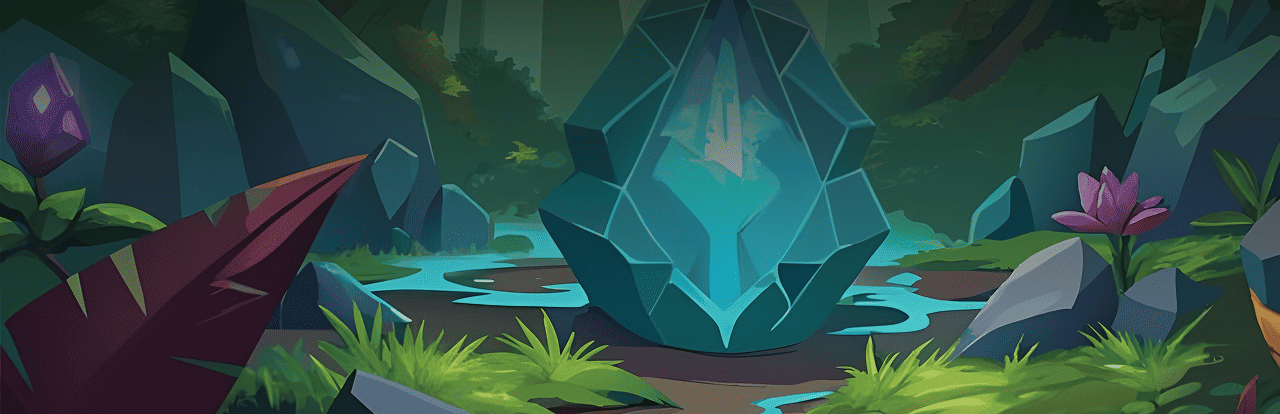
==== commit 290987f6: "3" ====
--- a/cookies.html
+++ b/cookies.html
@@ -12,12 +12,12 @@
   </head>
 
   <body>
-    <header class="class-header class-header-terms">
-      <div class="class-header-background"></div>
-      <nav class="class-navigation">
-        <ul class="class-navigation-list-terms">
-          <li class="class-navigation-item-terms">
-            <a href="/" class="class-header-terms-img">
+    <header class="i-m-header i-m-header-terms">
+      <div class="i-m-header-background"></div>
+      <nav class="i-m-navigation">
+        <ul class="i-m-navigation-list-terms">
+          <li class="i-m-navigation-item-terms">
+            <a href="/" class="i-m-header-terms-img">
               <img
                 class=" "
                 alt="logo"
@@ -31,8 +31,8 @@
     </header>
 
     <main>
-      <section class="class-policy-terms">
-        <div class="class-policy-terms-container">
+      <section class="i-m-policy-terms">
+        <div class="i-m-policy-terms-container">
           <h1>Cookies Policy</h1>
 
           <p>Last Updated: 2026-02-26</p>
@@ -46,7 +46,7 @@
             information. However, in some cases, personal data that we store
             about you may be linked to information obtained from cookies. For
             more details, see our
-            <a class="class-email-link" href="/policy.html">Privacy Policy</a>.
+            <a class="i-m-email-link" href="/policy.html">Privacy Policy</a>.
           </p>
 
           <h2>1. What Are Cookies?</h2>
@@ -97,7 +97,7 @@
           <ul>
             <li>
               <a
-                class="class-email-link"
+                class="i-m-email-link"
                 href="https://support.google.com/accounts/answer/32050"
                 target="_blank"
                 rel=""
@@ -107,7 +107,7 @@
 
             <li>
               <a
-                class="class-email-link"
+                class="i-m-email-link"
                 href="https://support.mozilla.org/en-US/kb/clear-cookies-and-site-data-firefox?redirectslug=delete-cookies-remove-info-websites-stored&redirectlocale=en-US"
                 target="_blank"
                 rel=""
@@ -117,7 +117,7 @@
             </li>
             <li>
               <a
-                class="class-email-link"
+                class="i-m-email-link"
                 href="https://support.microsoft.com/uk-ua/topic/%D0%B2%D0%B8%D0%B4%D0%B0%D0%BB%D0%B5%D0%BD%D0%BD%D1%8F-%D1%84%D0%B0%D0%B9%D0%BB%D1%96%D0%B2-cookie-%D0%B2-%D0%B1%D1%80%D0%B0%D1%83%D0%B7%D0%B5%D1%80%D1%96-internet-explorer-bca9446f-d873-78de-77ba-d42645fa52fc"
                 target="_blank"
                 rel=""
@@ -127,7 +127,7 @@
             </li>
             <li>
               <a
-                class="class-email-link"
+                class="i-m-email-link"
                 href="https://support.apple.com/uk-ua/guide/safari/sfri11471/mac"
                 target="_blank"
                 rel=""
@@ -152,29 +152,31 @@
           <p>
             If you have any questions about this Cookies Policy, you can contact
             us at
-            <a class="class-email-link" href="mailto:info@silentfield.pro"
+            <a class="i-m-email-link" href="mailto:info@silentfield.pro"
               >info@silentfield.pro</a
             >.
           </p>
         </div>
       </section>
     </main>
-    <footer class="class-footer" style="margin: auto; background: #0e190f">
-      <div class="class-footer-container">
-        <p class="class-footer-copyright-two class-footer-copyright">
+    <footer class="i-m-footer" style="margin: auto; background: #0e190f">
+      <div class="i-m-footer-container">
+        <p class="i-m-footer-copyright-two i-m-footer-copyright">
           All rights reserved silentfield.pro | 2026
         </p>
-        <a href="#">
-          <img class="class-footer-img" src="/img/1.png" alt="button" />
+        <a
+          target="_blank"
+          rel="noopener noreferrer"
+          href="https://play.google.com/store/apps/details?id=com.SpinX.GemQuest&hl=en&gl=us"
+        >
+          <img class="i-m-footer-img" src="/img/1.png" alt="button" />
         </a>
-        <div class="class-footer-wrapper">
-          <a class="class-footer-text" href="/policy.html">Privacy Policy</a>
-          <a class="class-footer-text" href="/terms.html"
-            >Terms & Conditions
-          </a>
-          <a class="class-footer-text" href="/cookies.html">Cookies Policy</a>
+        <div class="i-m-footer-wrapper">
+          <a class="i-m-footer-text" href="/policy.html">Privacy Policy</a>
+          <a class="i-m-footer-text" href="/terms.html">Terms & Conditions </a>
+          <a class="i-m-footer-text" href="/cookies.html">Cookies Policy</a>
         </div>
-        <p class="class-footer-copyright-one class-footer-copyright">
+        <p class="i-m-footer-copyright-one i-m-footer-copyright">
           All rights reserved silentfield.pro | 2026
         </p>
       </div>
--- a/css/main.css
+++ b/css/main.css
@@ -59,17 +59,17 @@
   scale: 120%;
 }
 
-.class-header.is-open .class-header-background {
+.i-m-header.is-open .i-m-header-background {
   left: 0;
 }
-.class-header-button-wrapper {
+.i-m-header-button-wrapper {
   margin-left: auto;
 }
-.class-header-icon {
+.i-m-header-icon {
   display: none;
 }
 
-.class-header-icon-button {
+.i-m-header-icon-button {
   display: -webkit-box;
   display: -ms-flexbox;
   display: flex;
@@ -77,33 +77,33 @@
   border: none;
   border-radius: 50%;
 }
-.class-navigation-list.is-open {
+.i-m-navigation-list.is-open {
   right: 0;
 }
-.class-header-icon-menu {
+.i-m-header-icon-menu {
   display: block;
 }
 
-.class-header-icon-button.is-open .class-header-icon-menu {
+.i-m-header-icon-button.is-open .i-m-header-icon-menu {
   display: none;
 }
 
-.class-header-icon-button.is-open .class-header-icon-close {
+.i-m-header-icon-button.is-open .i-m-header-icon-close {
   display: block;
 }
 
-.class-header {
+.i-m-header {
   position: fixed;
   width: 100%;
   z-index: 5;
   transition: background-color 0.3s ease;
   background: transparent;
   display: flex;
-  height: 64px;
-  background: #297d17;
-}
-
-.class-header-background {
+  height: 56px;
+  background: #0e190f;
+}
+
+.i-m-header-background {
   position: absolute;
   top: 0;
   right: 0;
@@ -111,31 +111,31 @@
   left: 100%;
   z-index: -1;
   transition: left 0.3s ease;
-  background: #297d17;
-}
-.class-header.is-open .class-header-background {
+  background: #0e190f;
+}
+.i-m-header.is-open .i-m-header-background {
   left: 0;
 }
-.class-header-button-wrapper {
+.i-m-header-button-wrapper {
   margin-right: auto;
   display: flex;
   align-items: center;
   justify-content: space-between;
 }
 
-.class-header-icon-menu {
+.i-m-header-icon-menu {
   display: block;
 }
 
-.class-header-icon-button.is-open .class-header-icon-menu {
+.i-m-header-icon-button.is-open .i-m-header-icon-menu {
   display: none;
 }
 
-.class-header-icon-button.is-open .class-header-icon-close {
+.i-m-header-icon-button.is-open .i-m-header-icon-close {
   display: block;
 }
 
-.class-navigation {
+.i-m-navigation {
   display: -ms-flexbox;
   -webkit-box-orient: vertical;
   -webkit-box-direction: normal;
@@ -147,11 +147,11 @@
   -webkit-box-flex: 1;
   -ms-flex: 1;
   flex: 1;
-  padding: 10px 12px;
+  padding: 12px 24px;
   position: relative;
 }
 
-.class-navigation-list {
+.i-m-navigation-list {
   display: flex;
   flex-direction: column;
   align-items: center;
@@ -159,48 +159,69 @@
   top: 100%;
   right: -100%;
   width: 100%;
-  height: 557px;
+  height: auto;
   transition: 0.3s;
   z-index: 999;
-  padding: 0px 32px;
-  border-radius: 0px 0px 20px 20px;
-  gap: 28px;
-  background: #ffc16b;
-}
-
-.class-navigation-list.is-open {
+  padding: 16px;
+  border-radius: 0px 0px 12px 12px;
+  gap: 12px;
+  background: linear-gradient(180deg, #0e190f 0%, #1d2b1e 100%);
+}
+
+.i-m-navigation-list.is-open {
   right: 0;
 }
 
-.class-navigation-link {
+.i-m-navigation-link {
   transition: all 0.3s ease-in-out;
   text-decoration: none;
-  color: #482600;
-}
-
-.class-navigation-link:hover,
-.class-navigatioт-link:focus {
-  color: #297d17;
-}
-
-.class-header.is-open {
+  color: #ffffff;
+  font-family: Barlow Semi Condensed;
+  font-weight: 300;
+  font-style: Light;
+  font-size: 14px;
+  leading-trim: NONE;
+  line-height: 100%;
+  letter-spacing: 0%;
+  padding: 8px;
+  border-bottom: 1px solid transparent;
+  display: block;
+  width: 343px;
+  text-align: center;
+}
+
+.i-m-navigation-link:hover,
+.i-m-navigatioт-link:focus {
+  color: #eeeeee;
+  border-bottom: 1px solid #f4c23c;
+}
+.i-m-navigation-item-terms {
+  display: flex;
+  gap: 43px;
+  margin-top: 30px;
+}
+.i-m-navigation-item-desk {
+  width: auto;
+  text-decoration: underline;
+}
+.i-m-header.is-open {
   background-color: transparent;
 }
 
-.class-navigation-img {
+.i-m-navigation-img {
   display: none;
 }
-.class-header-terms {
+.i-m-header-terms {
   height: 56px;
   background-color: transparent;
 }
 
-.class-header-terms-img {
+.i-m-header-terms-img {
   display: flex;
   flex-direction: row;
   align-items: center;
   gap: 12px;
-  padding-top: 32px;
+  padding-top: 0px;
   padding-left: 16px;
   font-family: Barlow Semi Condensed;
   font-weight: 400;
@@ -213,30 +234,32 @@
   text-decoration: none;
   color: #0e190f;
 }
-@media screen and (min-width: 1200px) {
-  .class-navigation-img {
+@media screen and (min-width: 1204px) {
+  .i-m-navigation-img {
     display: block;
-  }
-  .class-policy-terms-header-icon-menu {
+    margin-right: 312px;
+  }
+  .i-m-policy-terms-header-icon-menu {
     display: none;
   }
-  .class-header-button-wrapper {
+  .i-m-header-button-wrapper {
     display: none;
   }
-  .class-header {
+  .i-m-header {
     width: 100%;
-    height: 70px;
+    height: 64px;
     padding: 0;
     display: flex;
     align-items: center;
     justify-content: center;
     z-index: 1000;
-  }
-
-  .class-header-icon-button {
+    background: #0e190f66;
+  }
+
+  .i-m-header-icon-button {
     display: none;
   }
-  .class-navigation {
+  .i-m-navigation {
     display: flex;
     flex-direction: row;
     flex: 1;
@@ -246,7 +269,7 @@
     margin: auto;
   }
 
-  .class-navigation-list {
+  .i-m-navigation-list {
     background-color: transparent;
     flex-direction: row;
     display: flex;
@@ -255,44 +278,50 @@
     margin: auto;
     padding-block: 0;
     flex: 1;
-    gap: 13px;
+    gap: 24px;
     height: 0px;
     display: flex;
     justify-content: center;
     align-items: center;
     justify-content: center;
     padding: 0;
-  }
-
-  .class-navigation-link {
-  }
-
-  .class-navigation-link:hover,
-  .class-navigation-link:focus {
-  }
-
-  .class-navigation-item-desk {
+    background: transparent;
+  }
+
+  .i-m-navigation-link {
+    width: fit-content;
+    font-family: Barlow Semi Condensed;
+    font-weight: 400;
+    font-style: Regular;
+    font-size: 12px;
+    leading-trim: NONE;
+    line-height: 100%;
+    letter-spacing: 0%;
+    padding: 8px;
+  }
+
+  .i-m-navigation-item-desk {
     display: none;
   }
-  .class-header-terms {
+  .i-m-header-terms {
     height: 80px;
     background-color: transparent;
   }
 
-  .class-header-terms-img {
+  .i-m-header-terms-img {
     display: flex;
     flex-direction: row;
     align-items: center;
     gap: 12px;
-    padding-top: 56px;
+    padding-top: 0px;
     padding-left: 136px;
   }
 }
 
-.class-home {
+.i-m-home {
   background: #0e190f;
 }
-.class-home-container {
+.i-m-home-container {
   width: 375px;
   height: 812px;
   background-repeat: no-repeat;
@@ -304,13 +333,13 @@
   margin: auto;
 }
 
-.class-home-div {
+.i-m-home-div {
   display: flex;
   flex-direction: column;
   gap: 24px;
 }
 
-.class-home-title {
+.i-m-home-title {
   font-family: Barlow Semi Condensed;
   font-weight: 500;
   font-style: Medium;
@@ -324,7 +353,7 @@
   text-shadow: 1px 2px 0px #5e8160;
 }
 
-.class-home-text {
+.i-m-home-text {
   font-family: Barlow Semi Condensed;
   font-weight: 300;
   font-style: Light;
@@ -335,12 +364,12 @@
   text-align: center;
   padding: 32px 4px 0;
 }
-.class-home-list {
+.i-m-home-list {
   justify-content: center;
   display: flex;
   gap: 7px;
 }
-.class-home-item {
+.i-m-home-item {
   width: 80px;
   display: flex;
   flex-direction: column;
@@ -356,13 +385,13 @@
   text-align: center;
   text-transform: lowercase;
 }
-.class-home-img {
+.i-m-home-img {
   width: 24px;
 }
-.class-home-div-two {
+.i-m-home-div-two {
   gap: 16px;
 }
-.class-home-image {
+.i-m-home-image {
   box-shadow: 2px 2px 2px 0px #999cae4d;
   width: 240px;
   margin: auto;
@@ -372,11 +401,11 @@
   transition: all 0.3s ease-in-out;
 }
 
-.class-home-image:hover {
+.i-m-home-image:hover {
   transform: scale(1.1);
   box-shadow: 0px 0px 14px 4px #1d2b1e inset;
 }
-.class-home-text-two {
+.i-m-home-text-two {
   font-family: Barlow Semi Condensed;
   font-weight: 400;
   font-style: Regular;
@@ -386,8 +415,8 @@
   letter-spacing: 0%;
   text-align: center;
 }
-@media screen and (min-width: 1200px) {
-  .class-home-container {
+@media screen and (min-width: 1204px) {
+  .i-m-home-container {
     width: 1440px;
     height: 808px;
     background-repeat: no-repeat;
@@ -399,7 +428,7 @@
     margin: auto;
   }
 
-  .class-home-div {
+  .i-m-home-div {
     display: flex;
     flex-direction: row;
     gap: 32px;
@@ -407,7 +436,7 @@
     margin-top: 48px;
   }
 
-  .class-home-title {
+  .i-m-home-title {
     font-family: Barlow Semi Condensed;
     font-weight: 500;
     font-style: Medium;
@@ -419,7 +448,7 @@
     text-align: left;
   }
 
-  .class-home-text {
+  .i-m-home-text {
     font-family: Barlow Semi Condensed;
     font-weight: 300;
     font-style: Light;
@@ -432,13 +461,13 @@
 
     padding: 0;
   }
-  .class-home-list {
+  .i-m-home-list {
     justify-content: start;
     display: flex;
     flex-direction: column;
     gap: 16px;
   }
-  .class-home-item {
+  .i-m-home-item {
     width: 212px;
 
     display: flex;
@@ -455,13 +484,13 @@
     text-transform: lowercase;
   }
 
-  .class-home-div-two {
+  .i-m-home-div-two {
     gap: 148px;
     align-items: end;
     height: 64px;
   }
 
-  .class-home-text-two {
+  .i-m-home-text-two {
     font-family: Barlow Semi Condensed;
     font-weight: 400;
     font-style: Regular;
@@ -471,307 +500,641 @@
     letter-spacing: 0%;
   }
 }
-.class-about {
-  margin: auto;
+.i-m-about {
+  background: #1d2b1e;
+}
+.i-m-about-container {
   width: 375px;
-  height: px;
+  padding: 64px 0px 56px;
+  margin: auto;
+}
+.i-m-about-title {
+  color: #b9d4ba;
+  font-family: Barlow Semi Condensed;
+  font-weight: 400;
+  font-style: Regular;
+  font-size: 14px;
+  leading-trim: NONE;
+  line-height: 150%;
+  letter-spacing: 0%;
+  text-align: center;
+  border-bottom: 1px solid #f4c23c80;
+  width: 375px;
+  padding: 8px 0;
+}
+.i-m-about-title-two {
+  font-family: Barlow Semi Condensed;
+  font-weight: 400;
+  font-style: Regular;
+  font-size: 28px;
+  leading-trim: NONE;
+  line-height: 130%;
+  letter-spacing: 0%;
+  text-align: center;
+  text-transform: uppercase;
+  padding: 56px 46px 40px;
+}
+.i-m-about-text {
+  color: #b9d4ba;
+  font-family: Barlow Semi Condensed;
+  font-weight: 300;
+  font-style: Light;
+  font-size: 20px;
+  leading-trim: NONE;
+  line-height: 150%;
+  letter-spacing: 0%;
+  text-align: center;
+  padding: 0 41px;
+}
+.i-m-about-text-div {
+  display: flex;
+  flex-direction: column;
+  gap: 24px;
+  padding: 32px 16px 0;
+  font-family: Barlow Semi Condensed;
+  font-weight: 300;
+  font-style: Light;
+  font-size: 14px;
+  leading-trim: NONE;
+  line-height: 150%;
+  letter-spacing: 0%;
+  text-align: center;
+}
+
+@media screen and (min-width: 1204px) {
+  .i-m-about-container {
+    width: 1440px;
+    padding: 64px 0px;
+  }
+  .i-m-about-title {
+    font-family: Barlow Semi Condensed;
+    font-weight: 400;
+    font-style: Regular;
+    font-size: 12px;
+    leading-trim: NONE;
+    line-height: 150%;
+    letter-spacing: 0%;
+
+    width: 1440px;
+  }
+  .i-m-about-title-two {
+    font-family: Barlow Semi Condensed;
+    font-weight: 400;
+    font-style: Regular;
+    font-size: 32px;
+    leading-trim: NONE;
+    line-height: 150%;
+    letter-spacing: 0%;
+    text-transform: uppercase;
+
+    padding: 56px 0px 48px;
+  }
+  .i-m-about-text {
+    font-family: Barlow Semi Condensed;
+    font-weight: 300;
+    font-style: Light;
+    font-size: 24px;
+    leading-trim: NONE;
+    line-height: 150%;
+    letter-spacing: 0%;
+    text-align: center;
+
+    padding: 0 352px;
+  }
+  .i-m-about-text-div {
+    display: flex;
+    flex-direction: row;
+    align-items: center;
+    gap: 32px;
+    padding: 40px 233px 0;
+    font-family: Barlow Semi Condensed;
+    font-weight: 300;
+    font-style: Light;
+    font-size: 16px;
+    leading-trim: NONE;
+    line-height: 150%;
+    letter-spacing: 0%;
+
+    text-align: left;
+  }
+}
+.i-m-why {
+  margin: auto;
+  background: #334934;
+}
+
+.i-m-why-container {
+  width: 375px;
+  height: 715px;
   background-repeat: no-repeat;
   background-size: cover;
   background-position: center;
-  background-image: url("/img");
-}
-.class-about-container {
+  background-image: url("/img/why/3.\ HOW\ TO\ PLAY\ mob.png");
+  margin: auto;
+  padding: 64px 0;
+}
+.i-m-why-list {
+  padding: 0px 20px 32px;
+}
+.i-m-why-lists {
+  display: none;
+}
+.i-m-why-item {
+  margin: 0 8px;
+  display: flex;
+  flex-direction: column;
+  align-items: center;
+  box-shadow: 0px 1px 2px 0px #5e8160;
+  background: #1d2b1e;
+  width: 240px;
+  height: 328px;
+  gap: 12px;
+  border-radius: 16px;
+  padding-top: 32px;
+  padding-right: 16px;
+  padding-bottom: 32px;
+  padding-left: 16px;
+  font-family: Barlow Semi Condensed;
+  font-weight: 400;
+  font-style: Regular;
+  font-size: 16px;
+  leading-trim: NONE;
+  line-height: 150%;
+  letter-spacing: 0%;
+  text-align: center;
+}
+.i-m-why-texts {
+  font-family: Barlow Semi Condensed;
+  font-weight: 400;
+  font-style: Regular;
+  font-size: 10px;
+  leading-trim: NONE;
+  line-height: 150%;
+  letter-spacing: 8%;
+  text-align: center;
+  padding: 0 52px;
+}
+
+@media screen and (min-width: 1204px) {
+  .i-m-why-container {
+    width: 1440px;
+    height: 700px;
+
+    background-image: url("/img/why/3.\ HOW\ TO\ PLAY.png");
+    margin: auto;
+    padding: 64px 0;
+  }
+  .i-m-why-list {
+    display: none;
+  }
+  .i-m-why-lists {
+    display: flex;
+    gap: 32px;
+    justify-content: center;
+  }
+  .i-m-why-item {
+    margin: 0;
+    padding: 32px 16px;
+    width: 240;
+    height: 328;
+    padding-top: 32px;
+    padding-right: 16px;
+    padding-bottom: 32px;
+    padding-left: 16px;
+    gap: 12px;
+    angle: 0 deg;
+    opacity: 1;
+    border-radius: 16px;
+  }
+  .i-m-why-texts {
+    font-family: Barlow Semi Condensed;
+    font-weight: 400;
+    font-style: Regular;
+    font-size: 12px;
+    leading-trim: NONE;
+    line-height: 150%;
+    letter-spacing: 8%;
+
+    padding: 40px 0 0px;
+  }
+}
+
+.i-m-uniqueness {
+  margin: auto;
+}
+.i-m-uniqueness-container {
+  padding: 64px 0px 54px;
   width: 375px;
-  padding: 64px 16px 0px;
-  margin: auto;
-}
-.class-about-title {
-  -webkit-text-stroke: 1px#FFFFFF99;
-  color: #297d17;
-}
-.class-about-text {
-}
-
-.class-about-text-bold {
-}
-
-@media screen and (min-width: 1200px) {
-  .class-about {
+  margin: auto;
+}
+.i-m-about-text-uni {
+  padding-left: 26px;
+  padding-right: 26px;
+}
+.i-m-uniqueness-list {
+  padding: 40px 16px 0;
+  display: flex;
+  flex-direction: row;
+  justify-content: space-between;
+  flex-wrap: wrap;
+  gap: 17px;
+}
+.i-m-uniqueness-item {
+  width: 155.5px;
+  height: 109px;
+}
+.i-m-uniqueness-img {
+  width: 163px;
+  height: 182px;
+}
+.i-m-uniqueness-text-bold {
+  font-family: Barlow Semi Condensed;
+  font-weight: 300;
+  font-style: Light;
+  font-size: 20px;
+  leading-trim: NONE;
+  line-height: 150%;
+  letter-spacing: 0%;
+  text-align: center;
+  color: #b9d4ba;
+}
+.i-m-uniqueness-text {
+  font-family: Barlow Semi Condensed;
+  font-weight: 400;
+  font-style: Regular;
+  font-size: 14px;
+  leading-trim: NONE;
+  line-height: 150%;
+  letter-spacing: 0%;
+  text-align: center;
+  padding-top: 16px;
+}
+
+@media screen and (min-width: 1204px) {
+  .i-m-uniqueness-container {
     width: 1440px;
-    height: px;
-    background-image: url("/img");
-  }
-  .class-about-container {
-    width: 1440px;
-    padding:;
-  }
-}
-.class-why {
+    padding: 64px 0px;
+  }
+  .i-m-about-text-uni {
+    padding-left: 329px;
+    padding-right: 329px;
+  }
+  .i-m-uniqueness-list {
+    padding: 48px 219px 0;
+    display: flex;
+    flex-direction: column;
+    justify-content: center;
+    flex-wrap: wrap;
+    gap: 32px;
+    height: 280px;
+  }
+  .i-m-uniqueness-item {
+    width: 253px;
+    height: 100px;
+  }
+  .i-m-uniqueness-img {
+    width: 200px;
+    height: 225px;
+  }
+  .i-m-uniqueness-text-bold {
+    font-family: Barlow Semi Condensed;
+    font-weight: 300;
+    font-style: Light;
+    font-size: 24px;
+    leading-trim: NONE;
+    line-height: 150%;
+    letter-spacing: 0%;
+    text-align: center;
+  }
+  .i-m-uniqueness-text {
+    font-family: Barlow Semi Condensed;
+    font-weight: 400;
+    font-style: Regular;
+    font-size: 16px;
+    leading-trim: NONE;
+    line-height: 150%;
+    letter-spacing: 0%;
+    text-align: center;
+
+    padding-top: 16px;
+  }
+}
+.i-m-how {
+  margin: auto;
+  background: #0e190f;
+}
+.i-m-how-container {
   margin: auto;
   width: 375px;
-  height: px;
+  height: 814px;
   background-repeat: no-repeat;
   background-size: cover;
   background-position: center;
-  background-image: url("/img");
-}
-
-.class-why-container {
-  width: 375px;
-  margin: auto;
-  padding: 0;
-}
-.class-why-list {
-  padding-top: px;
+  background-image: url("/img/how/5.\ FOREST\ ISLANDS\ MAP\ mob.png");
+  padding: 64px 0 54px;
+}
+.i-m-how-text-title {
+  font-family: Barlow Semi Condensed;
+  font-weight: 300;
+  font-style: Light;
+  font-size: 14px;
+  leading-trim: NONE;
+  line-height: 150%;
+  letter-spacing: 0%;
+  text-align: center;
+  padding: 0 16px;
+}
+.i-m-how-list {
+  padding-top: 32px;
   display: flex;
   flex-direction: column;
-  gap: px;
-}
-.class-why-item {
-  display: flex;
-  gap: px;
+  gap: 8px;
+  font-family: Barlow Semi Condensed;
+  font-weight: 400;
+  font-style: Regular;
+  font-size: 14px;
+  leading-trim: NONE;
+  line-height: 150%;
+  letter-spacing: 0%;
   align-items: center;
 }
-.class-why-img {
-}
-.class-why-text-bold {
-}
-.class-why-text {
-}
-
-@media screen and (min-width: 1200px) {
-  .class-why {
-    width: 1440px;
-    height: px;
-    background-image: url("/img");
-  }
-  .class-why-container {
-    width: 1440px;
-    padding:;
-  }
-}
-
-.class-uniqueness {
-  margin: auto;
-  width: 375px;
-  height: px;
-  background-repeat: no-repeat;
-  background-size: cover;
-  background-position: center;
-  background-image: url("/img");
-}
-.class-uniqueness-container {
-  margin: auto;
-  width: 375px;
-  padding: 64px 16px 0;
-}
-.class-uniqueness-list {
-  padding-top: px;
-  display: flex;
-  flex-direction: column;
-  gap: px;
-}
-.class-uniqueness-item {
-}
-.class-uniqueness-img {
-}
-.class-uniqueness-text-bold {
-}
-.class-uniqueness-text {
-}
-
-@media screen and (min-width: 1200px) {
-  .class-uniqueness {
-    width: 1440px;
-    height: px;
-    background-image: url("/img");
-  }
-  .class-uniqueness-container {
+
+.i-m-how-img {
+  width: 24px;
+}
+
+@media screen and (min-width: 1204px) {
+  .i-m-how-container {
     margin: auto;
     width: 1440px;
-    padding:;
-  }
-}
-.class-how {
+    height: 927px;
+    background-image: url("/img/how/5.\ FOREST\ ISLANDS\ MAP\ .png");
+    padding: 64px 0px 0;
+  }
+  .i-m-how-text-title {
+    font-family: Barlow Semi Condensed;
+    font-weight: 300;
+    font-style: Light;
+    font-size: 16px;
+    leading-trim: NONE;
+    line-height: 150%;
+    letter-spacing: 0%;
+    text-align: center;
+    padding: 0;
+  }
+  .i-m-how-list {
+    padding-top: 40px;
+    display: flex;
+    flex-direction: row;
+    justify-content: center;
+    gap: 16px;
+    font-family: Barlow Semi Condensed;
+    font-weight: 400;
+    font-style: Regular;
+    font-size: 12px;
+    leading-trim: NONE;
+    line-height: 150%;
+    letter-spacing: 0%;
+  }
+
+  .i-m-how-img {
+    width: 24px;
+  }
+}
+
+.i-m-characters {
+  margin: auto;
+  background: #1d2b1e;
+}
+.i-m-characters-container {
+  padding: 64px 0px 54px;
   margin: auto;
   width: 375px;
-  height: px;
-  background-repeat: no-repeat;
-  background-size: cover;
-  background-position: center;
-  background-image: url("/img");
-}
-.class-how-container {
-  margin: auto;
-  width: 375px;
-  padding: 64px 16px 0;
-}
-.class-how-list {
-  padding-top: px;
+}
+.i-m-characters-title-two {
+  padding-left: 16px;
+  padding-right: 16px;
+}
+.i-m-characters-list {
   display: flex;
   flex-direction: column;
-  gap: px;
-}
-
-.class-how-item {
-}
-
-.class-how-img {
-  margin: auto;
-}
-
-.class-how-text-bold {
-}
-
-.class-how-text {
-}
-
-@media screen and (min-width: 1200px) {
-  .class-how {
-    width: 1440px;
-    height: px;
-    background-image: url("/img");
-  }
-  .class-how-container {
+  padding: 0px 22px 0;
+  gap: 24px;
+  align-items: center;
+}
+.i-m-characters-text-bold {
+  font-family: Barlow Semi Condensed;
+  font-weight: 300;
+  font-style: Light;
+  font-size: 14px;
+  leading-trim: NONE;
+  line-height: 170%;
+  letter-spacing: 0%;
+  text-align: center;
+}
+.i-m-characters-image {
+  width: 200px;
+}
+.i-m-characters-item {
+  display: flex;
+  flex-direction: column;
+  gap: 8px;
+}
+.i-m-characters-img {
+  width: 24px;
+}
+
+.i-m-characters-text {
+  font-family: Barlow Semi Condensed;
+  font-weight: 400;
+  font-style: Regular;
+  font-size: 16px;
+  leading-trim: NONE;
+  line-height: 150%;
+  letter-spacing: 0%;
+  width: 328px;
+  height: 56px;
+  display: flex;
+  flex-direction: row;
+  gap: 10px;
+  padding: 16px;
+}
+
+@media screen and (min-width: 1204px) {
+  .i-m-characters-container {
+    padding: 64px 0px;
     margin: auto;
     width: 1440px;
-    padding:;
-  }
-}
-
-.class-characters {
-  margin: auto;
+  }
+  .i-m-characters-title-two {
+    padding-left: 16px;
+    padding-right: 16px;
+  }
+  .i-m-characters-list {
+    display: flex;
+    flex-direction: row;
+    padding: 0px 258px 0;
+    gap: 32px;
+    align-items: center;
+  }
+  .i-m-characters-text-bold {
+    font-family: Barlow Semi Condensed;
+    font-weight: 300;
+    font-style: Light;
+    font-size: 16px;
+    leading-trim: NONE;
+    line-height: 170%;
+    letter-spacing: 0%;
+    text-align: left;
+    width: 331px;
+  }
+
+  .i-m-characters-item {
+    display: flex;
+    flex-direction: column;
+    gap: 16px;
+  }
+
+  .i-m-characters-text {
+    font-family: Barlow Semi Condensed;
+    font-weight: 400;
+    font-style: Regular;
+    font-size: 16px;
+    leading-trim: NONE;
+    line-height: 150%;
+    letter-spacing: 0%;
+    width: 328px;
+    height: 56px;
+    display: flex;
+    flex-direction: row;
+    gap: 10px;
+    padding: 16px;
+  }
+}
+
+.i-m-reviews {
+  margin: auto;
+  background: #334934;
+}
+.i-m-reviews-container {
+  margin: auto;
+  padding: 64px 0px 0;
+
   width: 375px;
-  height: px;
-  background-repeat: no-repeat;
-  background-size: cover;
-  background-position: center;
-  background-image: url("/img");
-}
-.class-characters-container {
-  padding: 0px 16px;
-  margin: auto;
-  width: 375px;
-}
-.class-characters-list {
-  display: flex;
-  flex-direction: column;
-  padding-top: px;
-  gap: px;
-}
-.class-characters-item {
-}
-.class-characters-img {
-}
-.class-characters-text-bold {
-}
-
-.class-characters-text {
-}
-
-@media screen and (min-width: 1200px) {
-  .class-characters {
-    width: 1440px;
-    height: px;
-    background-image: url("/img");
-  }
-  .class-characters-container {
-    padding: px;
-    margin: auto;
-    width: 1440px;
-  }
-}
-
-.class-reviews {
-  margin: auto;
-  width: 375px;
-  height: px;
+  height: 1022px;
   background-repeat: no-repeat;
   background-size: cover;
   background-position: top;
-  background-image: url("/img");
-}
-.class-reviews-container {
-  margin: auto;
-  padding: 0px 16px 0;
+  background-image: url("/img/7.\ OFFLINE\ &\ CALM\ PLAY\ mob.png");
+}
+.i-m-reviews-list {
+  display: flex;
+  flex-direction: column;
+  gap: 24px;
+  font-family: Barlow Semi Condensed;
+  font-weight: 400;
+  font-style: Regular;
+  font-size: 16px;
+  leading-trim: NONE;
+  line-height: 170%;
+  letter-spacing: 0%;
+  text-align: center;
+  padding: 0 16px;
+  margin-top: -20px;
+}
+
+@media screen and (min-width: 1204px) {
+  .i-m-reviews-container {
+    margin: auto;
+    padding: 64px 0px;
+
+    width: 1440px;
+    height: 583px;
+
+    background-image: url("/img/7.\ OFFLINE\ &\ CALM\ PLAY.png");
+  }
+  .i-m-reviews-list {
+    display: flex;
+    flex-direction: row;
+    align-items: center;
+    gap: 32px;
+    font-family: Barlow Semi Condensed;
+    font-weight: 400;
+    font-style: Regular;
+    font-size: 16px;
+    leading-trim: NONE;
+    line-height: 170%;
+    letter-spacing: 0%;
+    text-align: center;
+
+    padding: 0 197px;
+    margin-top: 0px;
+  }
+  .i-m-reviews-img {
+    width: 343px;
+    height: 264px;
+    angle: 0 deg;
+    opacity: 1;
+    border-radius: 12px;
+    border-width: 1px;
+  }
+}
+
+.i-m-faq {
+  margin: auto;
+  background: #1d2b1e;
+}
+.i-m-faq-container {
+  padding: 64px 0px 56px;
   width: 375px;
-}
-.class-reviews-list {
-  padding: 0;
-}
-
-.class-reviews-item {
-  margin: 0 5px;
-}
-
-.class-reviews-item-top {
-  display: flex;
-  gap: px;
-  align-items: center;
-}
-.class-reviews-img {
-}
-.class-reviews-text-bold {
-}
-
-.class-reviews-text {
-}
-
-@media screen and (min-width: 1200px) {
-  .class-reviews {
-    width: 1440px;
-    height: px;
-    background-image: url("/img");
-  }
-  .class-reviews-container {
-    margin: auto;
-    padding:;
-    width: 1440px;
-  }
-}
-
-.class-faq {
-  margin: auto;
-  width: 375px;
-  height: px;
-  background-repeat: no-repeat;
-  background-size: cover;
-  background-position: bottom;
-  background-image: url("/img");
-}
-.class-faq-container {
-  padding: 0px 16px 0px;
-  width: 375px;
-  margin: auto;
-}
-.class-faq-list {
-  padding-top: px;
+  margin: auto;
+}
+.i-m-faq-list {
+  padding: 56px 16px 0;
   display: flex;
   flex-direction: column;
-  gap: px;
-}
-
-.class-faq-item {
-}
-
-.class-faq-question {
+  gap: 16px;
+}
+
+.i-m-faq-item {
+  padding: 4px;
+}
+
+.i-m-faq-question {
   display: flex;
   justify-content: space-between;
   align-items: center;
-}
-
-.class-faq-answer {
-}
-.class-toggle-button {
+  font-family: Barlow Semi Condensed;
+  font-weight: 300;
+  font-style: Light;
+  font-size: 20px;
+  leading-trim: NONE;
+  line-height: 150%;
+  letter-spacing: 0%;
+  border-bottom: 2px solid #334934;
+  padding: 4px 0;
+}
+
+.i-m-faq-answer {
+  font-family: Barlow Semi Condensed;
+  font-weight: 400;
+  font-style: Regular;
+  font-size: 14px;
+  leading-trim: NONE;
+  line-height: 150%;
+  letter-spacing: 0%;
+}
+.i-m-toggle-button {
   background: none;
   border: none;
   cursor: pointer;
 }
 
-.class-toggle-button img {
+.i-m-toggle-button img {
+  width: 24px;
   transition: transform 0.3s ease;
 }
-.class-faq-answer {
+.i-m-faq-answer {
   max-height: 0;
   overflow: hidden;
   transition:
@@ -780,151 +1143,65 @@
   opacity: 0;
 }
 
-.class-faq-answer.open {
+.i-m-faq-answer.open {
   max-height: 200px;
   opacity: 1;
   padding-top: 16px;
 }
 
-.class-toggle-button img.rotated {
+.i-m-toggle-button img.rotated {
   transform: rotate(180deg);
 }
-@media screen and (min-width: 1200px) {
-  .class-faq {
-    width: 1440px;
-    height: px;
-    background-image: url("/img");
-  }
-  .class-faq-container {
-    padding:;
+@media screen and (min-width: 1204px) {
+  .i-m-faq-container {
+    padding: 64px 0px;
     width: 1440px;
     margin: auto;
   }
-}
-.class-gallery {
-  margin: auto;
-  width: 375px;
-  height: px;
-  background-repeat: no-repeat;
-  background-size: cover;
-  background-position: center;
-  background-image: url("/img");
-}
-.class-gallery-container {
-  width: 375px;
-  margin: auto;
-  padding: px;
-}
-.class-gallery-list {
-  width: auto;
-  padding-top: 65px;
-  margin: auto;
-}
-
-.class-gallery-item {
-  width: 343px;
-  height: 610px;
-  overflow: hidden;
-  position: relative;
-  margin: 0 10px;
-}
-
-.class-gallery-image {
-  width: 100%;
-  height: 100%;
-  object-fit: cover;
-  object-position: center;
-}
-.class-gallery-button-container {
-  display: none;
-}
-@media screen and (min-width: 1200px) {
-  .class-gallery-button-container {
-    display: flex;
-    align-items: center;
-    justify-content: center;
-    gap: 32px;
-  }
-
-  .class-gallery-button {
-    background-color: transparent;
+  .i-m-faq-list {
+    padding: 56px 223px 0;
+  }
+
+  .i-m-faq-item {
+    padding: 12px 24px;
+  }
+
+  .i-m-faq-question {
+    font-family: Barlow Semi Condensed;
+    font-weight: 300;
+    font-style: Light;
+    font-size: 24px;
+    leading-trim: NONE;
+    line-height: 150%;
+    letter-spacing: 0%;
+
+    padding: 8px 0;
+  }
+
+  .i-m-faq-answer {
+    font-family: Barlow Semi Condensed;
+    font-weight: 400;
+    font-style: Regular;
+    font-size: 16px;
+    leading-trim: NONE;
+    line-height: 150%;
+    letter-spacing: 0%;
+  }
+  .i-m-toggle-button {
+    background: none;
     border: none;
-    padding: 0;
-    -webkit-transition: scale 0.3s ease;
-    transition: scale 0.3s ease;
-  }
-  .class-gallery-button-icon {
-  }
-  .class-gallery-button:hover {
-    scale: 120%;
-  }
-
-  .class-gallery {
-    width: 1440px;
-    height: px;
-    background-image: url("/img");
-  }
-  .class-gallery-container {
-    width: 1440px;
-    margin: auto;
-    padding: px;
-  }
-  .class-gallery-item {
-    width: 406px;
-    height: 721.78px;
-    margin: 0 10px;
-  }
-
-  .class-gallery-list {
-  }
-}
-
-.class-features {
-  margin: auto;
-  width: 375px;
-  height: px;
-  background-image: url("/img");
-}
-.class-features-container {
-  width: 375px;
-  margin: auto;
-  padding: 64px 16px 89px;
-}
-.class-features-list {
-  padding-top: px;
-  display: flex;
-  flex-direction: column;
-  gap: px;
-}
-
-.class-features-item {
-}
-
-.class-features-img {
-}
-
-.class-features-text-bold {
-}
-
-.class-features-text {
-}
-
-@media screen and (min-width: 1200px) {
-  .class-features {
-    width: 1440px;
-    height: px;
-    background-image: url("/img");
-  }
-  .class-features-container {
-    width: 1440px;
-    margin: auto;
-    padding: px;
-  }
-}
-.class-policy-terms {
+    cursor: pointer;
+  }
+
+  .i-m-toggle-button img {
+    width: 24px;
+    transition: transform 0.3s ease;
+  }
+}
+.i-m-policy-terms {
   background: #eeeeee;
 }
-.class-policy-terms-container {
+.i-m-policy-terms-container {
   padding: 112px 16px 64px;
   width: 375px;
   margin: auto;
@@ -939,7 +1216,7 @@
   letter-spacing: 0%;
 }
 
-.class-policy-terms-container h1 {
+.i-m-policy-terms-container h1 {
   text-transform: uppercase;
   margin-bottom: 48px;
   font-family: Barlow Semi Condensed;
@@ -954,7 +1231,7 @@
   color: #5e8160;
   text-shadow: 1px 2px 0px #334934;
 }
-.class-policy-terms-container h2 {
+.i-m-policy-terms-container h2 {
   margin: 24px 0 16px;
   font-family: Barlow Semi Condensed;
   font-weight: 400;
@@ -964,20 +1241,20 @@
   line-height: 140%;
   letter-spacing: 0%;
 }
-.class-policy-terms-container ul {
+.i-m-policy-terms-container ul {
   list-style-type: disc;
   margin-left: 20px;
 }
 
-.class-email-link {
+.i-m-email-link {
   color: inherit;
 }
-@media screen and (min-width: 1200px) {
-  .class-policy-terms-container {
+@media screen and (min-width: 1204px) {
+  .i-m-policy-terms-container {
     padding: 144px 223px 64px;
     width: 1440px;
   }
-  .class-policy-terms-container h1 {
+  .i-m-policy-terms-container h1 {
     font-family: Barlow Semi Condensed;
     font-weight: 500;
     font-style: Medium;
@@ -991,7 +1268,7 @@
   }
 }
 
-.class-footer-container {
+.i-m-footer-container {
   width: 375px;
   padding: 64px 16px 0;
   margin: auto;
@@ -1009,14 +1286,14 @@
   background-image: url("/img/_footer_mob.png");
 }
 
-.class-footer-wrapper {
+.i-m-footer-wrapper {
   display: flex;
   flex-direction: row;
   align-items: center;
   gap: 34px;
 }
 
-.class-footer-text {
+.i-m-footer-text {
   text-decoration: none;
   color: inherit;
   font-family: Barlow Semi Condensed;
@@ -1033,7 +1310,7 @@
   text-decoration-skip-ink: auto;
 }
 
-.class-footer-copyright {
+.i-m-footer-copyright {
   font-family: Barlow Semi Condensed;
   font-weight: 400;
   font-style: Regular;
@@ -1043,22 +1320,22 @@
   letter-spacing: 0%;
   text-align: center;
 }
-.class-footer-copyright-two {
+.i-m-footer-copyright-two {
   display: none;
 }
-.class-footer-img {
+.i-m-footer-img {
   width: 240px;
   box-shadow: 2px 2px 2px 0px #999cae4d;
   transition: all 0.3s ease-in-out;
   border-radius: 12px;
 }
 
-.class-footer-img:hover {
+.i-m-footer-img:hover {
   transform: scale(1.1);
   box-shadow: 0px 0px 14px 4px #1d2b1e inset;
 }
-@media screen and (min-width: 1200px) {
-  .class-footer-container {
+@media screen and (min-width: 1204px) {
+  .i-m-footer-container {
     padding: 64px 120px 549px;
     margin: auto;
     display: flex;
@@ -1072,14 +1349,14 @@
     background-image: url("/img/_footer_dskt.png");
   }
 
-  .class-footer-wrapper {
+  .i-m-footer-wrapper {
     display: flex;
     flex-direction: row;
     align-items: center;
     gap: 8px;
   }
 
-  .class-footer-text {
+  .i-m-footer-text {
     font-family: Barlow Semi Condensed;
     font-weight: 400;
     font-style: Regular;
@@ -1094,7 +1371,7 @@
     text-decoration-skip-ink: auto;
   }
 
-  .class-footer-copyright {
+  .i-m-footer-copyright {
     font-family: Barlow Semi Condensed;
     font-weight: 400;
     font-style: Regular;
@@ -1103,15 +1380,15 @@
     line-height: 150%;
     letter-spacing: 8%;
   }
-  .class-footer-copyright-two {
-    display: flex;
-  }
-  .class-footer-copyright-one {
+  .i-m-footer-copyright-two {
+    display: flex;
+  }
+  .i-m-footer-copyright-one {
     display: none;
   }
 }
 
-.class-cookie-popup {
+.i-m-cookie-popup {
   position: fixed;
   bottom: 10px;
   width: 375px;
@@ -1121,7 +1398,7 @@
   display: none;
 }
 
-.class-cookie-popup-text-two {
+.i-m-cookie-popup-text-two {
   font-family: Barlow Semi Condensed;
   font-weight: 400;
   font-style: Regular;
@@ -1132,7 +1409,7 @@
   text-align: center;
 }
 
-.class-cookie-button-container {
+.i-m-cookie-button-container {
   padding: 32px 0 0;
   margin: auto;
   display: flex;
@@ -1142,7 +1419,7 @@
   gap: 40px;
 }
 
-.class-cookie-button {
+.i-m-cookie-button {
   border: none;
   background-color: transparent;
   border-bottom: 1px solid #eeeeee;
@@ -1169,7 +1446,7 @@
   border-radius: 4px;
 }
 
-.class-close-popup {
+.i-m-close-popup {
   position: absolute;
   top: 10px;
   right: 10px;
@@ -1177,15 +1454,15 @@
   cursor: pointer;
 }
 
-@media screen and (min-width: 1200px) {
-  .class-cookie-popup-container {
+@media screen and (min-width: 1204px) {
+  .i-m-cookie-popup-container {
     display: flex;
     align-items: center;
     justify-content: space-between;
     gap: 64px;
   }
 
-  .class-cookie-popup-text-two {
+  .i-m-cookie-popup-text-two {
     font-family: Barlow Semi Condensed;
     font-weight: 400;
     font-style: Regular;
@@ -1198,7 +1475,7 @@
     width: 632px;
   }
 
-  .class-cookie-button-container {
+  .i-m-cookie-button-container {
     padding: 0;
     margin: auto;
     display: flex;
@@ -1206,7 +1483,7 @@
     gap: 32px;
   }
 
-  .class-cookie-popup {
+  .i-m-cookie-popup {
     position: fixed;
     bottom: 10px;
     width: 1440px;
